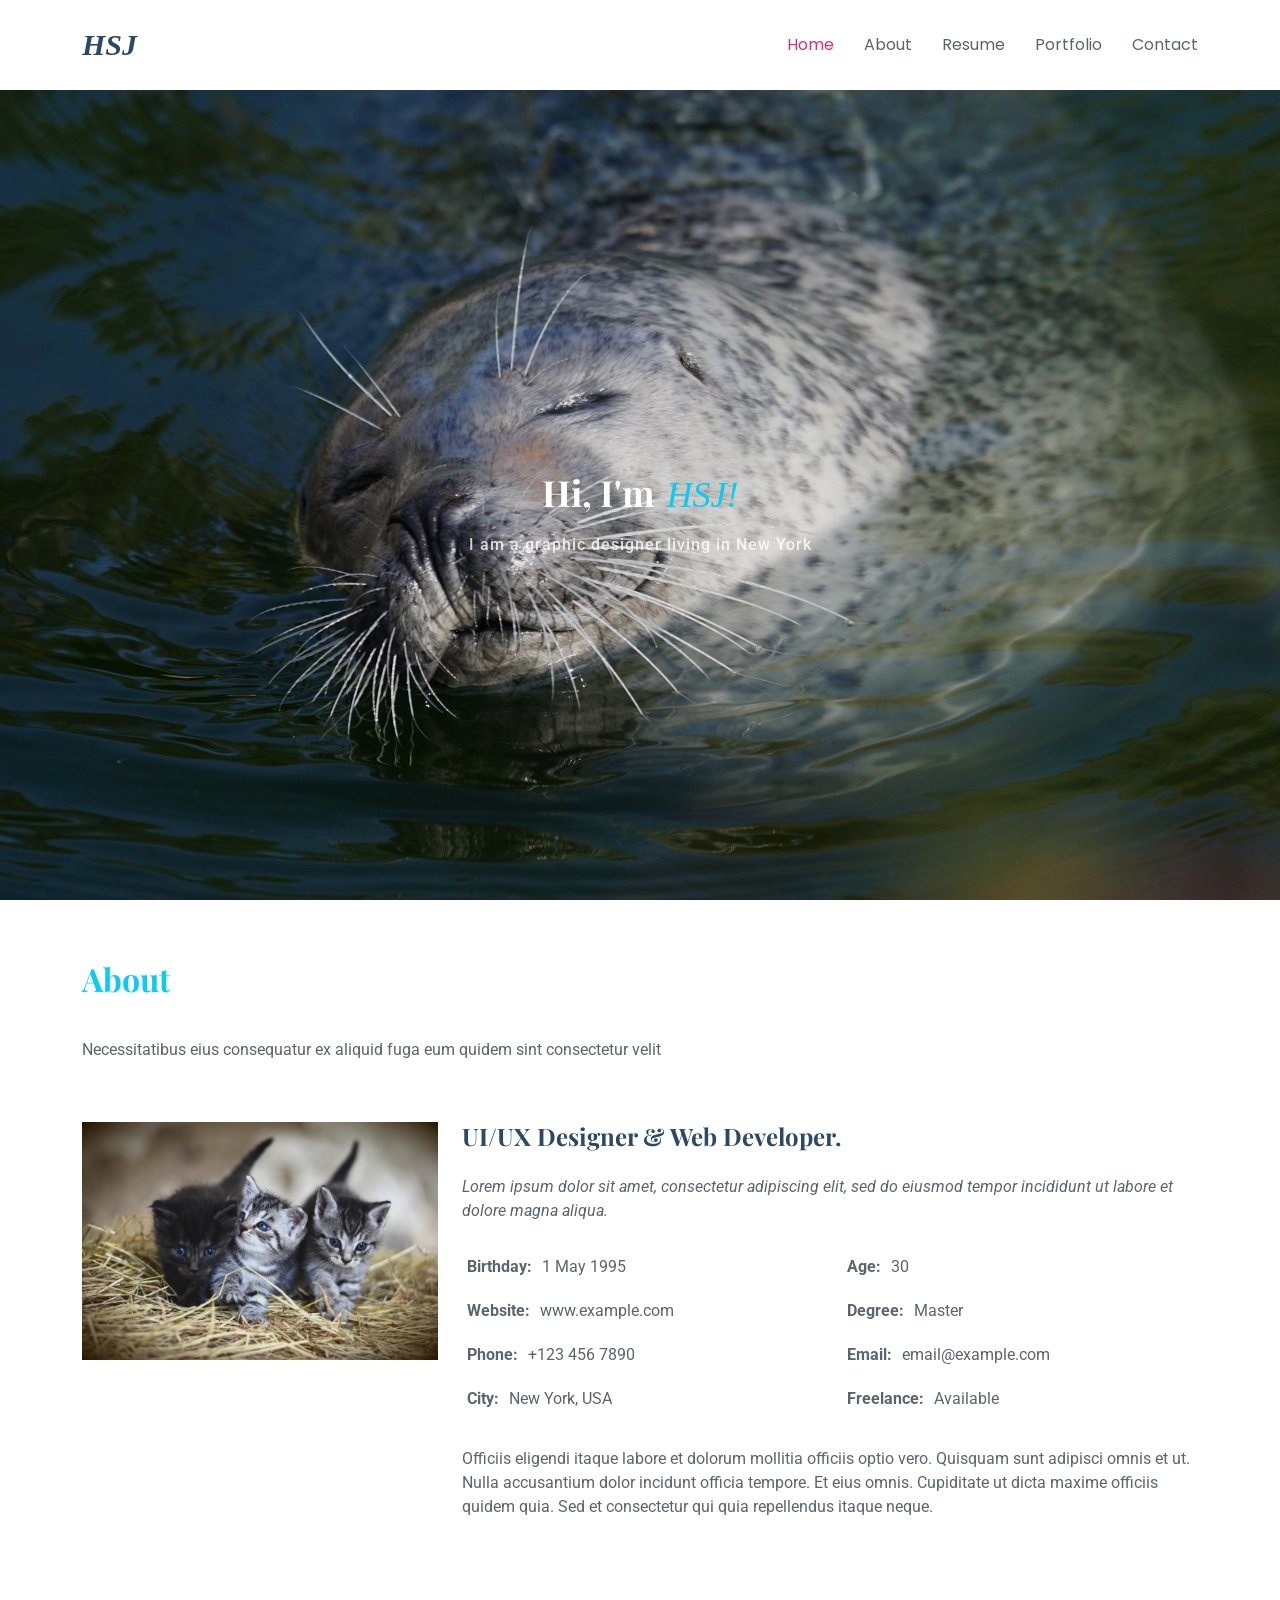
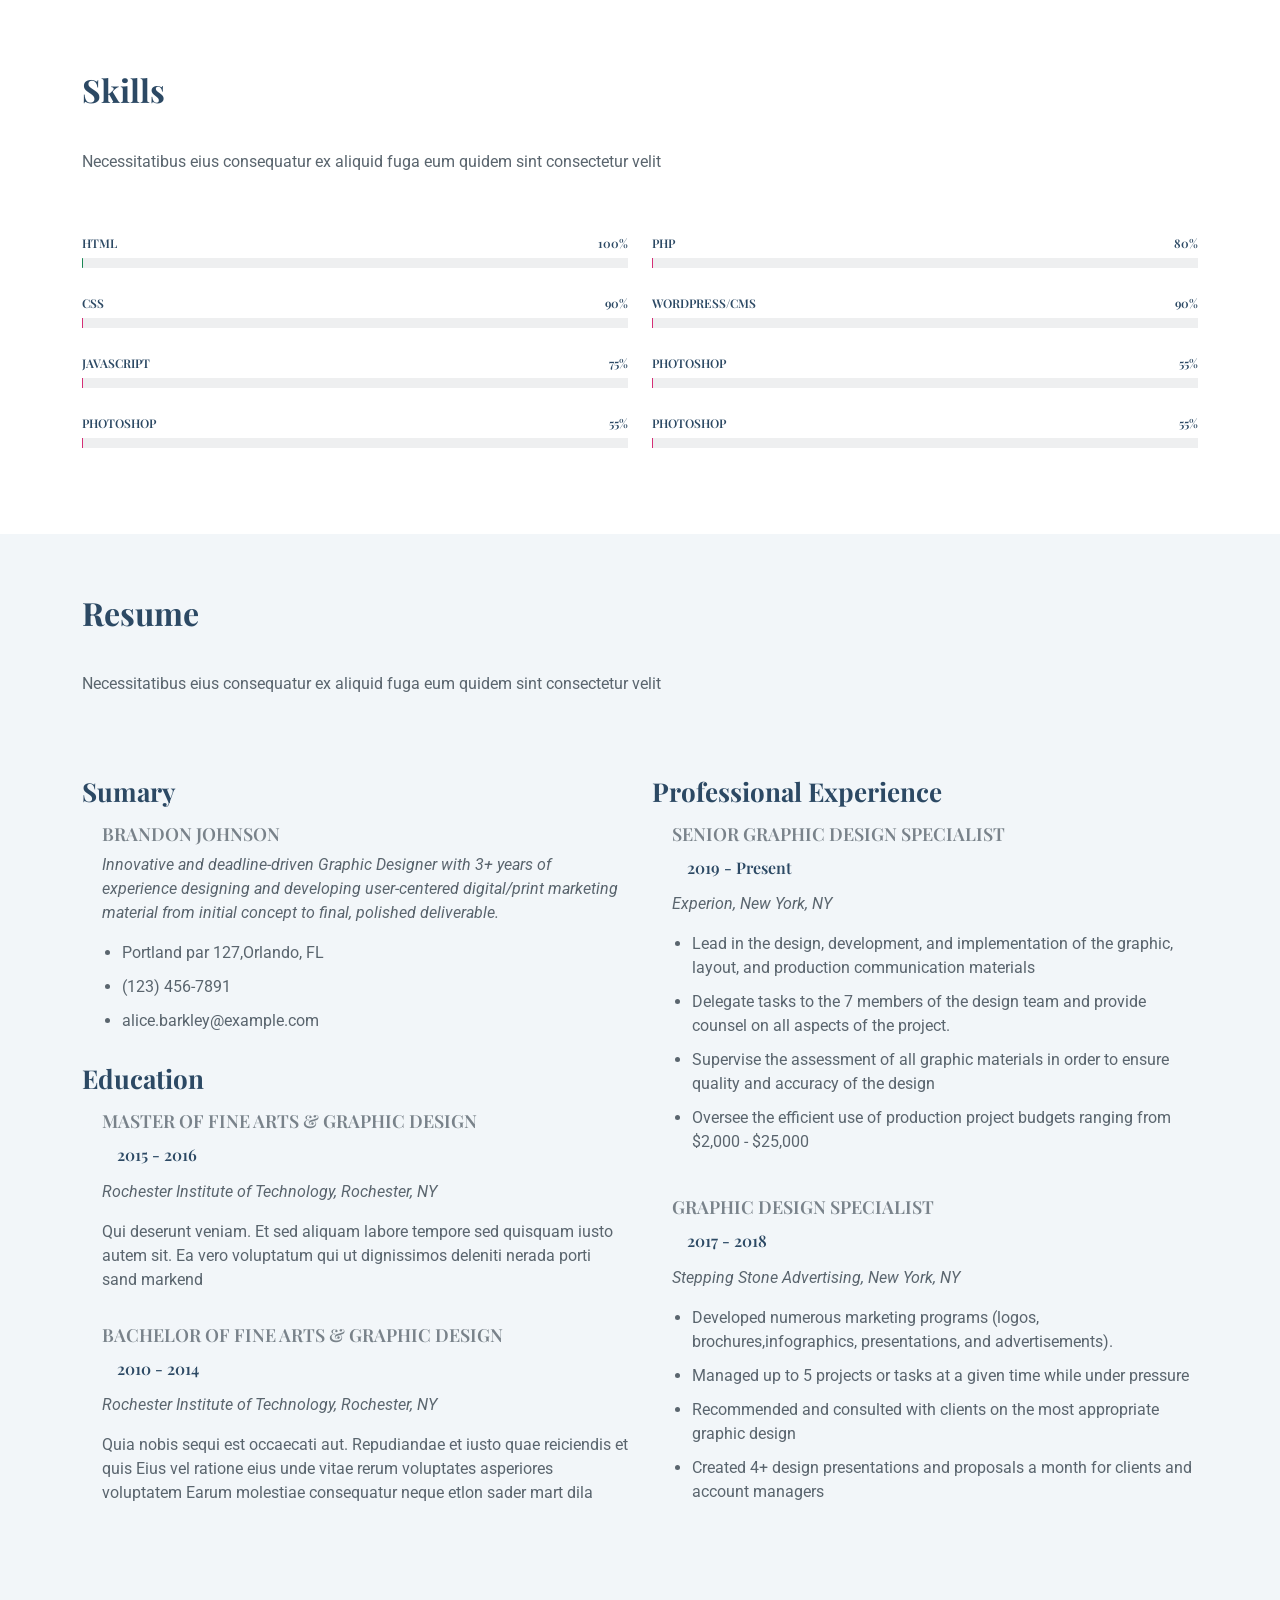
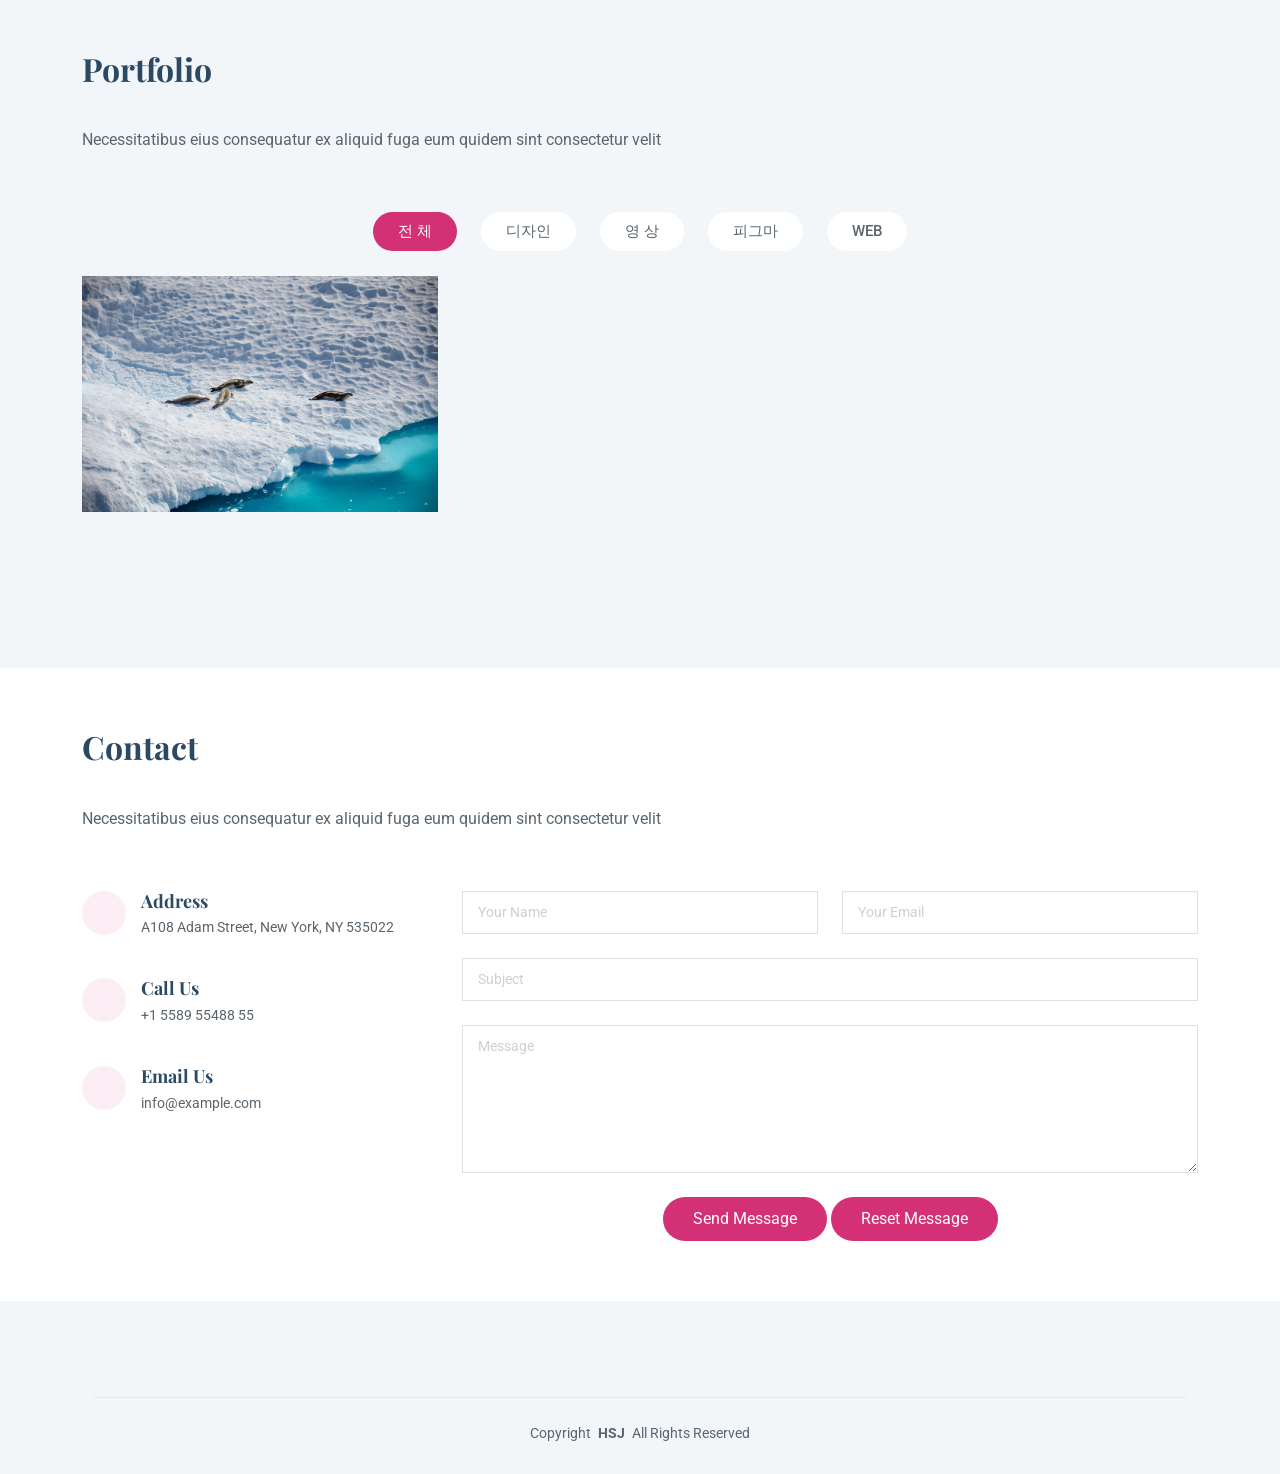
==== index.html @ d6ddcf48 "up 1007" ====
<!DOCTYPE html>
<html lang="ko">

<head>
  <meta charset="utf-8">
  <meta content="width=device-width, initial-scale=1.0" name="viewport">
  
  <title>HSJ의 Portfolio</title>
  <meta name="author" content="HSJ">
  <meta name="description" content="디자인 영상편집 포트폴리오">
  <meta name="keywords" content="포트폴리오, 영상, 디자인, html, css">
  <meta name="robots" content="noindex, nofollow">

  <!-- Favicons -->
  <link href="assets/img/davector-seal-10037631_1920.png" rel="icon">
  <link href="assets/img/davector-seal-10037631_1920.png" rel="apple-touch-icon">

  <!-- Fonts -->
  <link href="https://fonts.googleapis.com" rel="preconnect">
  <link href="https://fonts.gstatic.com" rel="preconnect" crossorigin>
  <link href="https://fonts.googleapis.com/css2?family=Roboto:ital,wght@0,100;0,300;0,400;0,500;0,700;0,900;1,100;1,300;1,400;1,500;1,700;1,900&family=Poppins:ital,wght@0,100;0,200;0,300;0,400;0,500;0,600;0,700;0,800;0,900;1,100;1,200;1,300;1,400;1,500;1,600;1,700;1,800;1,900&family=Playfair+Display:ital,wght@0,400;0,500;0,600;0,700;0,800;0,900;1,400;1,500;1,600;1,700;1,800;1,900&display=swap" rel="stylesheet">

  <!-- Vendor CSS Files -->
  <link href="assets/vendor/bootstrap/css/bootstrap.min.css" rel="stylesheet">
  <link href="assets/vendor/bootstrap-icons/bootstrap-icons.css" rel="stylesheet">
  <link href="assets/vendor/aos/aos.css" rel="stylesheet">
  <link href="assets/vendor/glightbox/css/glightbox.min.css" rel="stylesheet">
  <link href="assets/vendor/swiper/swiper-bundle.min.css" rel="stylesheet">

  <!-- Main CSS File -->
  <link href="assets/css/main.css" rel="stylesheet">


</head>

<body class="index-page">

  <header id="header" class="header d-flex align-items-center sticky-top">
    <div class="container-fluid container-xl position-relative d-flex align-items-center justify-content-between">

      <a href="index.html" class="logo d-flex align-items-center">
        <!-- Uncomment the line below if you also wish to use an image logo -->
        <!-- <img src="assets/img/logo.png" alt=""> -->
        <h1 class="sitename molle-regular-italic-hsj">HSJ</h1>
      </a>

      <nav id="navmenu" class="navmenu">
        <ul>
          <li><a href="#hero" class="active">Home</a></li>
          <li><a href="#about">About</a></li>
          <li><a href="#resume">Resume</a></li>
          <li><a href="#portfolio">Portfolio</a></li>
          
          
          <li><a href="#contact">Contact</a></li>
        </ul>
        <i class="mobile-nav-toggle d-xl-none bi bi-view-list"></i>
      </nav>

    </div>
  </header>

  <main class="main">

    <!-- Hero Section -->
    <section id="hero" class="hero section dark-background">

      <div class="container text-center" data-aos="fade-up" data-aos-delay="100">
        <h2>Hi, I'm <span class="ms-1 molle-regular-italic-hsj text-info">HSJ!</span></h2>
        <p>I am a graphic designer living in New York<br></p>
        <a href="#portfolio" class="btn-scroll" title="Scroll Down"><i class="bi bi-chevron-down"></i></a>
      </div>

    </section><!-- /Hero Section -->

    <!-- About Section -->
    <section id="about" class="about section">

      <!-- Section Title -->
      <div class="container section-title" data-aos="fade-up">
        <h2 class="molle-regular-hsj text-info">About</h2>
        <p>Necessitatibus eius consequatur ex aliquid fuga eum quidem sint consectetur velit</p>
      </div><!-- End Section Title -->

      <div class="container" data-aos="fade-up" data-aos-delay="100">

        <div class="row gy-4 justify-content-center">
          <div class="col-lg-4">
            <img src="assets/img/congerdesign-kittens-3535404_1920.jpg" class="img-fluid" alt="">
          </div>
          <div class="col-lg-8 content">
            <h2>UI/UX Designer &amp; Web Developer.</h2>
            <p class="fst-italic py-3">
              Lorem ipsum dolor sit amet, consectetur adipiscing elit, sed do eiusmod tempor incididunt ut labore et dolore
              magna aliqua.
            </p>
            <div class="row">
              <div class="col-lg-6">
                <ul>
                  <li><i class="bi bi-chevron-bar-right"></i> <strong>Birthday:</strong> <span>1 May 1995</span></li>
                  <li><i class="bi bi-chevron-right"></i> <strong>Website:</strong> <span>www.example.com</span></li>
                  <li><i class="bi bi-chevron-right"></i> <strong>Phone:</strong> <span>+123 456 7890</span></li>
                  <li><i class="bi bi-chevron-right"></i> <strong>City:</strong> <span>New York, USA</span></li>
                </ul>
              </div>
              <div class="col-lg-6">
                <ul>
                  <li><i class="bi bi-chevron-right"></i> <strong>Age:</strong> <span>30</span></li>
                  <li><i class="bi bi-chevron-right"></i> <strong>Degree:</strong> <span>Master</span></li>
                  <li><i class="bi bi-chevron-right"></i> <strong>Email:</strong> <span>email@example.com</span></li>
                  <li><i class="bi bi-chevron-right"></i> <strong>Freelance:</strong> <span>Available</span></li>
                </ul>
              </div>
            </div>
            <p class="py-3">
              Officiis eligendi itaque labore et dolorum mollitia officiis optio vero. Quisquam sunt adipisci omnis et ut. Nulla accusantium dolor incidunt officia tempore. Et eius omnis.
              Cupiditate ut dicta maxime officiis quidem quia. Sed et consectetur qui quia repellendus itaque neque.
            </p>
          </div>
        </div>

      </div>

    </section><!-- /About Section -->

    <!-- Skills Section -->
    <section id="skills" class="skills section">

      <!-- Section Title -->
      <div class="container section-title" data-aos="fade-up">
        <h2>Skills</h2>
        <p>Necessitatibus eius consequatur ex aliquid fuga eum quidem sint consectetur velit</p>
      </div><!-- End Section Title -->

      <div class="container" data-aos="fade-up" data-aos-delay="100">

        <div class="row skills-content skills-animation">

          <div class="col-lg-6">

            <div class="progress">
              <span class="skill"><span>HTML</span> <i class="val">100%</i></span>

              <div class="progress-bar-wrap">
                <div class="progress-bar bg-success progress-bar-striped progress-bar-animated" role="progressbar" aria-valuenow="90" aria-valuemin="0" aria-valuemax="100"></div>
              </div>
            </div><!-- End Skills Item -->




            <div class="progress">
              <span class="skill"><span>CSS</span> <i class="val">90%</i></span>
              <div class="progress-bar-wrap">
                <div class="progress-bar" role="progressbar" aria-valuenow="90" aria-valuemin="0" aria-valuemax="100"></div>
              </div>
            </div><!-- End Skills Item -->

            <div class="progress">
              <span class="skill"><span>JavaScript</span> <i class="val">75%</i></span>
              <div class="progress-bar-wrap">
                <div class="progress-bar" role="progressbar" aria-valuenow="75" aria-valuemin="0" aria-valuemax="100"></div>
              </div>
            </div><!-- End Skills Item -->

            <div class="progress">
              <span class="skill"><span>Photoshop</span> <i class="val">55%</i></span>
              <div class="progress-bar-wrap">
                <div class="progress-bar" role="progressbar" aria-valuenow="55" aria-valuemin="0" aria-valuemax="100"></div>
              </div>
            </div><!-- End Skills Item -->
          
          </div>

          <div class="col-lg-6">

            <div class="progress">
              <span class="skill"><span>PHP</span> <i class="val">80%</i></span>
              <div class="progress-bar-wrap">
                <div class="progress-bar" role="progressbar" aria-valuenow="80" aria-valuemin="0" aria-valuemax="100"></div>
              </div>
            </div><!-- End Skills Item -->

            <div class="progress">
              <span class="skill"><span>WordPress/CMS</span> <i class="val">90%</i></span>
              <div class="progress-bar-wrap">
                <div class="progress-bar" role="progressbar" aria-valuenow="90" aria-valuemin="0" aria-valuemax="100"></div>
              </div>
            </div><!-- End Skills Item -->

            <div class="progress">
              <span class="skill"><span>Photoshop</span> <i class="val">55%</i></span>
              <div class="progress-bar-wrap">
                <div class="progress-bar" role="progressbar" aria-valuenow="55" aria-valuemin="0" aria-valuemax="100"></div>
              </div>
            </div><!-- End Skills Item -->


            <div class="progress">
              <span class="skill"><span>Photoshop</span> <i class="val">55%</i></span>
              <div class="progress-bar-wrap">
                <div class="progress-bar" role="progressbar" aria-valuenow="55" aria-valuemin="0" aria-valuemax="100"></div>
              </div>
            </div><!-- End Skills Item -->

          </div>

        </div>

      </div>

    </section><!-- /Skills Section -->

    <!-- Resume Section -->
    <section id="resume" class="resume section light-background">

      <!-- Section Title -->
      <div class="container section-title" data-aos="fade-up">
        <h2>Resume</h2>
        <p>Necessitatibus eius consequatur ex aliquid fuga eum quidem sint consectetur velit</p>
      </div><!-- End Section Title -->

      <div class="container">

        <div class="row">

          <div class="col-lg-6" data-aos="fade-up" data-aos-delay="100">
            <h3 class="resume-title">Sumary</h3>

            <div class="resume-item pb-0">
              <h4>Brandon Johnson</h4>
              <p><em>Innovative and deadline-driven Graphic Designer with 3+ years of experience designing and developing user-centered digital/print marketing material from initial concept to final, polished deliverable.</em></p>
              <ul>
                <li>Portland par 127,Orlando, FL</li>
                <li>(123) 456-7891</li>
                <li>alice.barkley@example.com</li>
              </ul>
            </div><!-- Edn Resume Item -->

            <h3 class="resume-title">Education</h3>
            <div class="resume-item">
              <h4>Master of Fine Arts &amp; Graphic Design</h4>
              <h5>2015 - 2016</h5>
              <p><em>Rochester Institute of Technology, Rochester, NY</em></p>
              <p>Qui deserunt veniam. Et sed aliquam labore tempore sed quisquam iusto autem sit. Ea vero voluptatum qui ut dignissimos deleniti nerada porti sand markend</p>
            </div><!-- Edn Resume Item -->

            <div class="resume-item">
              <h4>Bachelor of Fine Arts &amp; Graphic Design</h4>
              <h5>2010 - 2014</h5>
              <p><em>Rochester Institute of Technology, Rochester, NY</em></p>
              <p>Quia nobis sequi est occaecati aut. Repudiandae et iusto quae reiciendis et quis Eius vel ratione eius unde vitae rerum voluptates asperiores voluptatem Earum molestiae consequatur neque etlon sader mart dila</p>
            </div><!-- Edn Resume Item -->

          </div>

          <div class="col-lg-6" data-aos="fade-up" data-aos-delay="200">
            <h3 class="resume-title">Professional Experience</h3>
            <div class="resume-item">
              <h4>Senior graphic design specialist</h4>
              <h5>2019 - Present</h5>
              <p><em>Experion, New York, NY </em></p>
              <ul>
                <li>Lead in the design, development, and implementation of the graphic, layout, and production communication materials</li>
                <li>Delegate tasks to the 7 members of the design team and provide counsel on all aspects of the project. </li>
                <li>Supervise the assessment of all graphic materials in order to ensure quality and accuracy of the design</li>
                <li>Oversee the efficient use of production project budgets ranging from $2,000 - $25,000</li>
              </ul>
            </div><!-- Edn Resume Item -->

            <div class="resume-item">
              <h4>Graphic design specialist</h4>
              <h5>2017 - 2018</h5>
              <p><em>Stepping Stone Advertising, New York, NY</em></p>
              <ul>
                <li>Developed numerous marketing programs (logos, brochures,infographics, presentations, and advertisements).</li>
                <li>Managed up to 5 projects or tasks at a given time while under pressure</li>
                <li>Recommended and consulted with clients on the most appropriate graphic design</li>
                <li>Created 4+ design presentations and proposals a month for clients and account managers</li>
              </ul>
            </div><!-- Edn Resume Item -->

          </div>

        </div>

      </div>

    </section><!-- /Resume Section -->

   

    <!-- Portfolio Section -->
    <section id="portfolio" class="portfolio section light-background">

      <!-- Section Title -->
      <div class="container section-title" data-aos="fade-up">
        <h2>Portfolio</h2>
        <p>Necessitatibus eius consequatur ex aliquid fuga eum quidem sint consectetur velit</p>
      </div><!-- End Section Title -->

      <div class="container">

        <div class="isotope-layout" data-default-filter="*" data-layout="masonry" data-sort="original-order">

          <ul class="portfolio-filters isotope-filters" data-aos="fade-up" data-aos-delay="100">
            <li data-filter="*" class="filter-active">전 체</li>
            <li data-filter=".filter-app">디자인</li>
            <li data-filter=".filter-product">영 상</li>
            <li data-filter=".filter-branding">피그마</li>
            <li data-filter=".filter-web">WEB</li>
          </ul><!-- End Portfolio Filters -->

          <div class="row gy-4 isotope-container" data-aos="fade-up" data-aos-delay="200">

            <div class="col-lg-4 col-md-6 portfolio-item isotope-item filter-web">
              <img src="assets/img/alkalenski-antarctica-8109879_1920.jpg" class="img-fluid" alt="">
              <div class="portfolio-info">
                <h4>디자인 1</h4>
                <p>하하하Lorem ipsum, dolor sit</p>
                <!-- <a href="assets/img/masonry-portfolio/masonry-portfolio-1.jpg" title="App 1" data-gallery="portfolio-gallery-app" class="glightbox preview-link"><i class="bi bi-zoom-in"></i></a> -->
                <a href="portfolio-details-1.html" title="More Details" class="details-link"><i class="bi bi-link-45deg"></i></a>
              </div>
            </div><!-- End Portfolio Item -->

            <div class="col-lg-4 col-md-6 portfolio-item isotope-item filter-product">
              <img src="assets/img/masonry-portfolio/masonry-portfolio-2.jpg" class="img-fluid" alt="">
              <div class="portfolio-info">
                <h4>영 상 1</h4>
                <p>Lorem ipsum, dolor sit</p>
                
                <a href="portfolio-details-2.html" title="More Details" class="details-link"><i class="bi bi-link-45deg"></i></a>
              </div>
            </div><!-- End Portfolio Item -->

            <div class="col-lg-4 col-md-6 portfolio-item isotope-item filter-branding">
              <img src="assets/img/masonry-portfolio/masonry-portfolio-3.jpg" class="img-fluid" alt="">
              <div class="portfolio-info">
                <h4>Branding 1</h4>
                <p>Lorem ipsum, dolor sit</p>
                <a href="assets/img/masonry-portfolio/masonry-portfolio-3.jpg" title="Branding 1" data-gallery="portfolio-gallery-branding" class="glightbox preview-link"><i class="bi bi-zoom-in"></i></a>
                <a href="portfolio-details.html" title="More Details" class="details-link"><i class="bi bi-link-45deg"></i></a>
              </div>
            </div><!-- End Portfolio Item -->

            <div class="col-lg-4 col-md-6 portfolio-item isotope-item filter-app">
              <img src="assets/img/masonry-portfolio/masonry-portfolio-4.jpg" class="img-fluid" alt="">
              <div class="portfolio-info">
                <h4>App 2</h4>
                <p>Lorem ipsum, dolor sit</p>
                <a href="assets/img/masonry-portfolio/masonry-portfolio-4.jpg" title="App 2" data-gallery="portfolio-gallery-app" class="glightbox preview-link"><i class="bi bi-zoom-in"></i></a>
                <a href="portfolio-details.html" title="More Details" class="details-link"><i class="bi bi-link-45deg"></i></a>
              </div>
            </div><!-- End Portfolio Item -->

            <div class="col-lg-4 col-md-6 portfolio-item isotope-item filter-product">
              <img src="assets/img/masonry-portfolio/masonry-portfolio-5.jpg" class="img-fluid" alt="">
              <div class="portfolio-info">
                <h4>영 상 2</h4>
                <p>Lorem ipsum, dolor sit</p>
                
                <a href="portfolio-details-3.html" title="More Details" class="details-link"><i class="bi bi-link-45deg"></i></a>
              </div>
            </div><!-- End Portfolio Item -->

            <div class="col-lg-4 col-md-6 portfolio-item isotope-item filter-branding">
              <img src="assets/img/masonry-portfolio/masonry-portfolio-6.jpg" class="img-fluid" alt="">
              <div class="portfolio-info">
                <h4>Branding 2</h4>
                <p>Lorem ipsum, dolor sit</p>
                <a href="assets/img/masonry-portfolio/masonry-portfolio-6.jpg" title="Branding 2" data-gallery="portfolio-gallery-branding" class="glightbox preview-link"><i class="bi bi-zoom-in"></i></a>
                <a href="portfolio-details.html" title="More Details" class="details-link"><i class="bi bi-link-45deg"></i></a>
              </div>
            </div><!-- End Portfolio Item -->

            <div class="col-lg-4 col-md-6 portfolio-item isotope-item filter-app">
              <img src="assets/img/masonry-portfolio/masonry-portfolio-7.jpg" class="img-fluid" alt="">
              <div class="portfolio-info">
                <h4>App 3</h4>
                <p>Lorem ipsum, dolor sit</p>
                <a href="assets/img/masonry-portfolio/masonry-portfolio-7.jpg" title="App 3" data-gallery="portfolio-gallery-app" class="glightbox preview-link"><i class="bi bi-zoom-in"></i></a>
                <a href="portfolio-details.html" title="More Details" class="details-link"><i class="bi bi-link-45deg"></i></a>
              </div>
            </div><!-- End Portfolio Item -->

            <div class="col-lg-4 col-md-6 portfolio-item isotope-item filter-product">
              <img src="assets/img/masonry-portfolio/masonry-portfolio-8.jpg" class="img-fluid" alt="">
              <div class="portfolio-info">
                <h4>Product 3</h4>
                <p>Lorem ipsum, dolor sit</p>
                <a href="assets/img/masonry-portfolio/masonry-portfolio-8.jpg" title="Product 3" data-gallery="portfolio-gallery-product" class="glightbox preview-link"><i class="bi bi-zoom-in"></i></a>
                <a href="portfolio-details.html" title="More Details" class="details-link"><i class="bi bi-link-45deg"></i></a>
              </div>
            </div><!-- End Portfolio Item -->

            <div class="col-lg-4 col-md-6 portfolio-item isotope-item filter-branding">
              <img src="assets/img/masonry-portfolio/masonry-portfolio-9.jpg" class="img-fluid" alt="">
              <div class="portfolio-info">
                <h4>Branding 3</h4>
                <p>Lorem ipsum, dolor sit</p>
                <a href="assets/img/masonry-portfolio/masonry-portfolio-9.jpg" title="Branding 2" data-gallery="portfolio-gallery-branding" class="glightbox preview-link"><i class="bi bi-zoom-in"></i></a>
                <a href="portfolio-details.html" title="More Details" class="details-link"><i class="bi bi-link-45deg"></i></a>
              </div>
            </div><!-- End Portfolio Item -->

          </div><!-- End Portfolio Container -->

        </div>

      </div>

    </section><!-- /Portfolio Section -->

  

    <!-- Contact Section -->
    <section id="contact" class="contact section">

      <!-- Section Title -->
      <div class="container section-title" data-aos="fade-up">
        <h2>Contact</h2>
        <p>Necessitatibus eius consequatur ex aliquid fuga eum quidem sint consectetur velit</p>
      </div><!-- End Section Title -->

      <div class="container" data-aos="fade" data-aos-delay="100">

        <div class="row gy-4">

          <div class="col-lg-4">
            <div class="info-item d-flex" data-aos="fade-up" data-aos-delay="200">
              <i class="bi bi-android2 flex-shrink-0"></i>
              <div>
                <h3>Address</h3>
                <p>A108 Adam Street, New York, NY 535022</p>
              </div>
            </div><!-- End Info Item -->

            <div class="info-item d-flex" data-aos="fade-up" data-aos-delay="300">
              <i class="bi bi-telephone flex-shrink-0"></i>
              <div>
                <h3>Call Us</h3>
                <p>+1 5589 55488 55</p>
              </div>
            </div><!-- End Info Item -->

            <div class="info-item d-flex" data-aos="fade-up" data-aos-delay="400">
              <i class="bi bi-envelope flex-shrink-0"></i>
              <div>
                <h3>Email Us</h3>
                <p>info@example.com</p>
              </div>
            </div><!-- End Info Item -->

          </div>

          <div class="col-lg-8">
            <form action="#" class="php-email-form" data-aos="fade-up" data-aos-delay="200">
              <div class="row gy-4">

                <div class="col-md-6">
                  <input type="text" name="name" class="form-control" placeholder="Your Name" required="">
                </div>

                <div class="col-md-6 ">
                  <input type="email" class="form-control" name="email" placeholder="Your Email" required="">
                </div>

                <div class="col-md-12">
                  <input type="text" class="form-control" name="subject" placeholder="Subject" required="">
                </div>

                <div class="col-md-12">
                  <textarea class="form-control" name="message" rows="6" placeholder="Message" required=""></textarea>
                </div>

                <div class="col-md-12 text-center">
                  

                  <button type="submit">Send Message</button>
                  <button type="reset">Reset Message</button>
                </div>

              </div>
            </form>
          </div><!-- End Contact Form -->

        </div>

      </div>

    </section><!-- /Contact Section -->

  </main>

  <footer id="footer" class="footer light-background">
    <div class="container">
      
      <div class="social-links d-flex justify-content-center">
        <a href=""><i class="bi bi-twitter-x"></i></a>
        <a href=""><i class="bi bi-facebook"></i></a>
        <a href=""><i class="bi bi-instagram"></i></a>
        <!-- <a href=""><i class="bi bi-skype"></i></a>
        <a href=""><i class="bi bi-linkedin"></i></a> -->
      </div>
      <div class="container">
        <div class="copyright">
          <span>Copyright</span> <strong class="px-1 sitename">HSJ</strong> <span>All Rights Reserved</span>
        </div>
        
      </div>
    </div>
  </footer>

  <!-- Scroll Top -->
  <a href="#" id="scroll-top" class="scroll-top d-flex align-items-center justify-content-center"><i class="bi bi-caret-up-fill"></i></a>

  <!-- Preloader -->
  <div id="preloader"></div>

  <!-- Vendor JS Files -->
  <script src="assets/vendor/bootstrap/js/bootstrap.bundle.min.js"></script>
  <script src="assets/vendor/php-email-form/validate.js"></script>
  <script src="assets/vendor/aos/aos.js"></script>
  <script src="assets/vendor/waypoints/noframework.waypoints.js"></script>
  <script src="assets/vendor/glightbox/js/glightbox.min.js"></script>
  <script src="assets/vendor/imagesloaded/imagesloaded.pkgd.min.js"></script>
  <script src="assets/vendor/isotope-layout/isotope.pkgd.min.js"></script>
  <script src="assets/vendor/swiper/swiper-bundle.min.js"></script>

  <!-- Main JS File -->
  <script src="assets/js/main.js"></script>

</body>

</html>
---- assets/css/main.css ----
@import url('https://fonts.googleapis.com/css2?family=Ballet:opsz@16..72&display=swap');

.ballet-hsj {
  font-family: "Ballet", cursive;
  font-optical-sizing: auto;
  font-weight: 400;
  font-style: normal;
}




@import url('https://fonts.googleapis.com/css2?family=Lovers+Quarrel&family=Molle:ital@1&display=swap');

.molle-regular-italic-hsj {
  font-family: "Molle", cursive;
  font-weight: 400;
  font-style: italic;
}





/* Fonts */
:root {
  --default-font: "Roboto",  system-ui, -apple-system, "Segoe UI", Roboto, "Helvetica Neue", Arial, "Noto Sans", "Liberation Sans", sans-serif, "Apple Color Emoji", "Segoe UI Emoji", "Segoe UI Symbol", "Noto Color Emoji";
  --heading-font: "Playfair Display",  sans-serif;
  --nav-font: "Poppins",  sans-serif;
}

/* Global Colors - The following color variables are used throughout the website. Updating them here will change the color scheme of the entire website */
:root { 
  --background-color: #ffffff; /* Background color for the entire website, including individual sections */
  --default-color: #5a656e; /* Default color used for the majority of the text content across the entire website */
  --heading-color: #2c4964; /* Color for headings, subheadings and title throughout the website */
  --accent-color-hsj: #b36bf6;
  --accent-color-hsj-2: #f8e476;
  --accent-color: #d43076; /* Accent color that represents your brand on the website. It's used for buttons, links, and other elements that need to stand out */
  --surface-color: #ffffff; /* The surface color is used as a background of boxed elements within sections, such as cards, icon boxes, or other elements that require a visual separation from the global background. */
  --contrast-color: #ffffff; /* Contrast color for text, ensuring readability against backgrounds of accent, heading, or default colors. */
}

/* Nav Menu Colors - The following color variables are used specifically for the navigation menu. They are separate from the global colors to allow for more customization options */
:root {
  --nav-color: #5a656e;  /* The default color of the main navmenu links */
  --nav-hover-color: #d43076; /* Applied to main navmenu links when they are hovered over or active */
  --nav-mobile-background-color: #ffffff; /* Used as the background color for mobile navigation menu */
  --nav-dropdown-background-color: #ffffff; /* Used as the background color for dropdown items that appear when hovering over primary navigation items */
  --nav-dropdown-color: #5a656e; /* Used for navigation links of the dropdown items in the navigation menu. */
  --nav-dropdown-hover-color: #d43076; /* Similar to --nav-hover-color, this color is applied to dropdown navigation links when they are hovered over. */
}

/* Color Presets - These classes override global colors when applied to any section or element, providing reuse of the sam color scheme. */

.light-background {
  --background-color: #f2f6f9;
  --surface-color: #ffffff;
}

.dark-background {
  --background-color: #060606;
  --default-color: #ffffff;
  --heading-color: #ffffff;
  --surface-color: #252525;
  --contrast-color: #ffffff;
}

/* Smooth scroll */
:root {
  scroll-behavior: smooth;
}

/*--------------------------------------------------------------
# General Styling & Shared Classes
--------------------------------------------------------------*/
body {
  color: var(--default-color);
  background-color: var(--background-color);
  font-family: var(--default-font);
}

a {
  color: var(--accent-color);
  text-decoration: none;
  transition: 0.3s;
}

a:hover {
  color: color-mix(in srgb, var(--accent-color), transparent 25%);
  text-decoration: none;
}

h1,
h2,
h3,
h4,
h5,
h6 {
  color: var(--heading-color);
  font-family: var(--heading-font);
}

/* PHP Email Form Messages
------------------------------*/
.php-email-form .error-message {
  display: none;
  background: #df1529;
  color: #ffffff;
  text-align: left;
  padding: 15px;
  margin-bottom: 24px;
  font-weight: 600;
}

.php-email-form .sent-message {
  display: none;
  color: #ffffff;
  background: #059652;
  text-align: center;
  padding: 15px;
  margin-bottom: 24px;
  font-weight: 600;
}

.php-email-form .loading {
  display: none;
  background: var(--surface-color);
  text-align: center;
  padding: 15px;
  margin-bottom: 24px;
}

.php-email-form .loading:before {
  content: "";
  display: inline-block;
  border-radius: 50%;
  width: 24px;
  height: 24px;
  margin: 0 10px -6px 0;
  border: 3px solid var(--accent-color);
  border-top-color: var(--surface-color);
  animation: php-email-form-loading 1s linear infinite;
}

@keyframes php-email-form-loading {
  0% {
    transform: rotate(0deg);
  }

  100% {
    transform: rotate(360deg);
  }
}

/*--------------------------------------------------------------
# Global Header
--------------------------------------------------------------*/
.header {
  color: var(--default-color);
  background-color: var(--background-color);
  padding: 15px 0;
  transition: all 0.5s;
  z-index: 997;
}

.header .logo {
  line-height: 1;
}

.header .logo img {
  max-height: 32px;
  margin-right: 8px;
}

.header .logo h1 {
  font-size: 30px;
  margin: 0;
  font-weight: 700;
  color: var(--heading-color);
}

.scrolled .header {
  box-shadow: 0px 0 18px rgba(0, 0, 0, 0.1);
}

/*--------------------------------------------------------------
# Navigation Menu
--------------------------------------------------------------*/
/* Navmenu - Desktop */
@media (min-width: 1200px) {
  .navmenu {
    padding: 0;
  }

  .navmenu ul {
    margin: 0;
    padding: 0;
    display: flex;
    list-style: none;
    align-items: center;
  }

  .navmenu li {
    position: relative;
  }

  .navmenu a,
  .navmenu a:focus {
    color: var(--nav-color);
    padding: 18px 15px;
    font-size: 16px;
    font-family: var(--nav-font);
    font-weight: 400;
    display: flex;
    align-items: center;
    justify-content: space-between;
    white-space: nowrap;
    transition: 0.3s;
  }

  .navmenu a i,
  .navmenu a:focus i {
    font-size: 12px;
    line-height: 0;
    margin-left: 5px;
    transition: 0.3s;
  }

  .navmenu li:last-child a {
    padding-right: 0;
  }

  .navmenu li:hover>a,
  .navmenu .active,
  .navmenu .active:focus {
    color: var(--nav-hover-color);
  }

  .navmenu .dropdown ul {
    margin: 0;
    padding: 10px 0;
    background: var(--nav-dropdown-background-color);
    display: block;
    position: absolute;
    visibility: hidden;
    left: 14px;
    top: 130%;
    opacity: 0;
    transition: 0.3s;
    border-radius: 4px;
    z-index: 99;
    box-shadow: 0px 0px 30px rgba(0, 0, 0, 0.1);
  }

  .navmenu .dropdown ul li {
    min-width: 200px;
  }

  .navmenu .dropdown ul a {
    padding: 10px 20px;
    font-size: 15px;
    text-transform: none;
    color: var(--nav-dropdown-color);
  }

  .navmenu .dropdown ul a i {
    font-size: 12px;
  }

  .navmenu .dropdown ul a:hover,
  .navmenu .dropdown ul .active:hover,
  .navmenu .dropdown ul li:hover>a {
    color: var(--nav-dropdown-hover-color);
  }

  .navmenu .dropdown:hover>ul {
    opacity: 1;
    top: 100%;
    visibility: visible;
  }

  .navmenu .dropdown .dropdown ul {
    top: 0;
    left: -90%;
    visibility: hidden;
  }

  .navmenu .dropdown .dropdown:hover>ul {
    opacity: 1;
    top: 0;
    left: -100%;
    visibility: visible;
  }
}

/* Navmenu - Mobile */
@media (max-width: 1199px) {
  .mobile-nav-toggle {
    color: var(--nav-color);
    font-size: 28px;
    line-height: 0;
    margin-right: 10px;
    cursor: pointer;
    transition: color 0.3s;
  }

  .navmenu {
    padding: 0;
    z-index: 9997;
  }

  .navmenu ul {
    display: none;
    list-style: none;
    position: absolute;
    inset: 60px 20px 20px 20px;
    padding: 10px 0;
    margin: 0;
    border-radius: 6px;
    background-color: var(--nav-mobile-background-color);
    overflow-y: auto;
    transition: 0.3s;
    z-index: 9998;
    box-shadow: 0px 0px 30px rgba(0, 0, 0, 0.1);
  }

  .navmenu a,
  .navmenu a:focus {
    color: var(--nav-dropdown-color);
    padding: 10px 20px;
    font-family: var(--nav-font);
    font-size: 17px;
    font-weight: 500;
    display: flex;
    align-items: center;
    justify-content: space-between;
    white-space: nowrap;
    transition: 0.3s;
  }

  .navmenu a i,
  .navmenu a:focus i {
    font-size: 12px;
    line-height: 0;
    margin-left: 5px;
    width: 30px;
    height: 30px;
    display: flex;
    align-items: center;
    justify-content: center;
    border-radius: 50%;
    transition: 0.3s;
    background-color: color-mix(in srgb, var(--accent-color), transparent 90%);
  }

  .navmenu a i:hover,
  .navmenu a:focus i:hover {
    background-color: var(--accent-color);
    color: var(--contrast-color);
  }

  .navmenu a:hover,
  .navmenu .active,
  .navmenu .active:focus {
    color: var(--nav-dropdown-hover-color);
  }

  .navmenu .active i,
  .navmenu .active:focus i {
    background-color: var(--accent-color);
    color: var(--contrast-color);
    transform: rotate(180deg);
  }

  .navmenu .dropdown ul {
    position: static;
    display: none;
    z-index: 99;
    padding: 10px 0;
    margin: 10px 20px;
    background-color: var(--nav-dropdown-background-color);
    border: 1px solid color-mix(in srgb, var(--default-color), transparent 90%);
    box-shadow: none;
    transition: all 0.5s ease-in-out;
  }

  .navmenu .dropdown ul ul {
    background-color: rgba(33, 37, 41, 0.1);
  }

  .navmenu .dropdown>.dropdown-active {
    display: block;
    background-color: rgba(33, 37, 41, 0.03);
  }

  .mobile-nav-active {
    overflow: hidden;
  }

  .mobile-nav-active .mobile-nav-toggle {
    color: #fff;
    position: absolute;
    font-size: 32px;
    top: 15px;
    right: 15px;
    margin-right: 0;
    z-index: 9999;
  }

  .mobile-nav-active .navmenu {
    position: fixed;
    overflow: hidden;
    inset: 0;
    background: rgba(33, 37, 41, 0.8);
    transition: 0.3s;
  }

  .mobile-nav-active .navmenu>ul {
    display: block;
  }
}

/*--------------------------------------------------------------
# Global Footer
--------------------------------------------------------------*/
.footer {
  color: var(--default-color);
  background-color: var(--background-color);
  font-size: 14px;
  text-align: center;
  padding: 30px 0;
  position: relative;
}

.footer h3 {
  font-size: 36px;
  font-weight: 700;
  position: relative;
  padding: 0;
  margin: 0 0 15px 0;
}

.footer p {
  font-size: 15;
  font-style: italic;
  padding: 0;
  margin: 0 0 30px 0;
}

.footer .social-links {
  margin: 0 0 30px 0;
}

.footer .social-links a {
  font-size: 16px;
  display: flex;
  align-items: center;
  justify-content: center;
  background: var(--accent-color-kim);
  color: var(--contrast-color);
  line-height: 1;
  margin: 0 4px;
  border-radius: 50%;
  text-align: center;
  width: 36px;
  height: 36px;
  transition: 0.3s;
}

.footer .social-links a:hover {
  background: color-mix(in srgb, var(--accent-color-kim), transparent 20%);
  text-decoration: none;
}

.footer .copyright {
  padding-top: 25px;
  border-top: 1px solid color-mix(in srgb, var(--default-color), transparent 90%);
}

.footer .credits {
  font-size: 13px;
  padding-top: 5px;
}

/*--------------------------------------------------------------
# Preloader
--------------------------------------------------------------*/
#preloader {
  position: fixed;
  inset: 0;
  z-index: 999999;
  overflow: hidden;
  background: var(--background-color);
  transition: all 0.6s ease-out;
}

#preloader:before {
  content: "";
  position: fixed;
  top: calc(50% - 30px);
  left: calc(50% - 30px);
  border: 6px solid #ffffff;
  border-color: var(--accent-color) transparent var(--accent-color) transparent;
  border-radius: 50%;
  width: 60px;
  height: 60px;
  animation: animate-preloader 1.5s linear infinite;
}

@keyframes animate-preloader {
  0% {
    transform: rotate(0deg);
  }

  100% {
    transform: rotate(360deg);
  }
}

/*--------------------------------------------------------------
# Scroll Top Button
--------------------------------------------------------------*/
.scroll-top {
  position: fixed;
  visibility: hidden;
  opacity: 0;
  right: 15px;
  bottom: 15px;
  z-index: 99999;
  background-color: var(--accent-color-kim);
  width: 40px;
  height: 40px;
  border-radius: 50%;
  transition: all 0.4s;
}

.scroll-top i {
  font-size: 24px;
  color: var(--contrast-color);
  line-height: 0;
}

.scroll-top:hover {
  background-color: color-mix(in srgb, var(--accent-color), transparent 20%);
  color: var(--contrast-color);
}

.scroll-top.active {
  visibility: visible;
  opacity: 1;
}

/*--------------------------------------------------------------
# Disable aos animation delay on mobile devices
--------------------------------------------------------------*/
@media screen and (max-width: 768px) {
  [data-aos-delay] {
    transition-delay: 0 !important;
  }
}

/*--------------------------------------------------------------
# Global Page Titles & Breadcrumbs
--------------------------------------------------------------*/
.page-title {
  color: var(--default-color);
  background-color: var(--background-color);
  padding: 25px 0;
  position: relative;
}

.page-title h1 {
  font-size: 24px;
  font-weight: 700;
}

.page-title .breadcrumbs ol {
  display: flex;
  flex-wrap: wrap;
  list-style: none;
  padding: 0;
  margin: 0;
  font-size: 14px;
  font-weight: 400;
}

.page-title .breadcrumbs ol li+li {
  padding-left: 10px;
}

.page-title .breadcrumbs ol li+li::before {
  content: "/";
  display: inline-block;
  padding-right: 10px;
  color: color-mix(in srgb, var(--default-color), transparent 70%);
}

/*--------------------------------------------------------------
# Global Sections
--------------------------------------------------------------*/
section,
.section {
  color: var(--default-color);
  background-color: var(--background-color);
  padding: 60px 0;
  scroll-margin-top: 90px;
  overflow: clip;
}

@media (max-width: 1199px) {

  section,
  .section {
    scroll-margin-top: 66px;
  }
}

/*--------------------------------------------------------------
# Global Section Titles
--------------------------------------------------------------*/
.section-title {
  padding-bottom: 60px;
  position: relative;
}

.section-title h2 {
  font-size: 32px;
  font-weight: 700;
  margin-bottom: 20px;
  padding-bottom: 20px;
  position: relative;
}

.section-title h2:after {
  content: "";
  position: absolute;
  display: block;
  width: 50px;
  height: 3px;
  background: var(--accent-color-kim-2);
  left: 0;
  right: 0;
  bottom: 0;
}

.section-title p {
  margin-bottom: 0;
}

/*--------------------------------------------------------------
# Hero Section
--------------------------------------------------------------*/
.hero {
  background: url(../img/pixel-mixer-animals-1009437_1920.jpg) top center no-repeat;
  background-size: cover;
  width: 100%;
  min-height: 90vh;
  position: relative;
  padding: 120px 0 60px 0;
  display: flex;
  align-items: center;
  justify-content: center;
}

.hero:before {
  content: "";
  background: color-mix(in srgb, var(--background-color), transparent 90%);
  position: absolute;
  inset: 0;
  z-index: 2;
}

.hero img {
  position: absolute;
  inset: 0;
  display: block;
  width: 100%;
  height: 100%;
  object-fit: cover;
  z-index: 1;
}

.hero .container {
  position: relative;
  z-index: 3;
}

.hero h2 {
  margin: 0;
  font-size: 36px;
  font-weight: 700;
  line-height: 56px;
}

.hero p {
  color: color-mix(in srgb, var(--default-color), transparent 20%);
  margin: 10px 0 0 0;
  font-size: 16px;
  font-weight: 500;
  letter-spacing: 1px;
}

@media (max-width: 640px) {
  .hero h1 {
    font-size: 30px;
    line-height: 36px;
  }
}

.hero .btn-scroll {
  transition: 0.4s;
  color: color-mix(in srgb, var(--default-color), transparent 60%);
  display: block;
  margin-top: 30px;
  animation: btn-up-down 1s ease-in-out infinite alternate-reverse both;
}

.hero .btn-scroll i {
  font-size: 48px;
}

.hero .btn-scroll:hover {
  color: var(--accent-color);
}

@keyframes btn-up-down {
  0% {
    transform: translateY(5px);
  }

  100% {
    transform: translateY(-5px);
  }
}

/*--------------------------------------------------------------
# About Section
--------------------------------------------------------------*/
.about .content h2 {
  font-weight: 700;
  font-size: 24px;
}

.about .content ul {
  list-style: none;
  padding: 0;
}

.about .content ul li {
  margin-bottom: 20px;
  display: flex;
  align-items: center;
}

.about .content ul strong {
  margin-right: 10px;
}

.about .content ul i {
  font-size: 16px;
  margin-right: 5px;
  color: var(--accent-color-kim-2);
  line-height: 0;
}

/*--------------------------------------------------------------
# Skills Section
--------------------------------------------------------------*/
.skills .progress {
  height: 60px;
  display: block;
  background: none;
  border-radius: 0;
}

.skills .progress .skill {
  color: var(--heading-color);
  padding: 0;
  margin: 0 0 6px 0;
  text-transform: uppercase;
  display: block;
  font-weight: 600;
  font-family: var(--heading-font);
}

.skills .progress .skill .val {
  float: right;
  font-style: normal;
}

.skills .progress-bar-wrap {
  background: color-mix(in srgb, var(--default-color), transparent 90%);
  height: 10px;
}

.skills .progress-bar {
  width: 1px;
  height: 10px;
  transition: 0.9s;
  background-color: var(--accent-color);
}

/*--------------------------------------------------------------
# Resume Section
--------------------------------------------------------------*/
.resume .resume-title {
  color: var(--heading-color);
  font-size: 26px;
  font-weight: 700;
  margin-top: 20px;
  margin-bottom: 20px;
}

.resume .resume-item {
  padding: 0 0 20px 20px;
  margin-top: -2px;
  border-left: 2px solid var(--accent-color-kim-2);
  position: relative;
}

.resume .resume-item h4 {
  line-height: 18px;
  font-size: 18px;
  font-weight: 600;
  text-transform: uppercase;
  color: color-mix(in srgb, var(--default-color), transparent 20%);
  margin-bottom: 10px;
}

.resume .resume-item h5 {
  font-size: 16px;
  padding: 5px 15px;
  display: inline-block;
  font-weight: 600;
  margin-bottom: 10px;
}

.resume .resume-item ul {
  padding-left: 20px;
}

.resume .resume-item ul li {
  padding-bottom: 10px;
}

.resume .resume-item:last-child {
  padding-bottom: 0;
}

.resume .resume-item::before {
  content: "";
  position: absolute;
  width: 16px;
  height: 16px;
  border-radius: 50px;
  left: -9px;
  top: 0;
  background: var(--background-color);
  border: 2px solid var(--accent-color-kim-2);
}

/*--------------------------------------------------------------
# Services Section
--------------------------------------------------------------*/
.services .service-item {
  background-color: var(--surface-color);
  box-shadow: 0px 0 25px 0 rgba(0, 0, 0, 0.1);
  padding: 50px 30px;
  transition: all 0.3s ease-in-out;
  height: 100%;
  position: relative;
  z-index: 1;
}

.services .service-item:before {
  content: "";
  position: absolute;
  background: var(--accent-color);
  inset: 100% 0 0 0;
  transition: all 0.3s;
  z-index: -1;
}

.services .service-item .icon {
  margin-bottom: 10px;
}

.services .service-item .icon i {
  color: var(--accent-color);
  font-size: 36px;
  transition: ease-in-out 0.3s;
}

.services .service-item h4 {
  font-weight: 700;
  margin-bottom: 15px;
  font-size: 20px;
}

.services .service-item h4 a {
  color: var(--heading-color);
  transition: ease-in-out 0.3s;
}

.services .service-item p {
  line-height: 24px;
  font-size: 14px;
  margin-bottom: 0;
  transition: ease-in-out 0.3s;
}

.services .service-item:hover h4 a,
.services .service-item:hover .icon i,
.services .service-item:hover p {
  color: var(--contrast-color);
}

.services .service-item:hover:before {
  background: var(--accent-color);
  inset: 0;
  border-radius: 0px;
}

/*--------------------------------------------------------------
# Portfolio Section
--------------------------------------------------------------*/
.portfolio .portfolio-filters {
  padding: 0;
  margin: 0 auto 20px auto;
  list-style: none;
  text-align: center;
}

.portfolio .portfolio-filters li {
  background-color: var(--surface-color);
  cursor: pointer;
  display: inline-block;
  padding: 12px 25px 12px 25px;
  margin: 0 10px;
  font-size: 15px;
  font-weight: 500;
  line-height: 1;
  margin-bottom: 5px;
  border-radius: 50px;
  transition: all 0.3s ease-in-out;
}

.portfolio .portfolio-filters li:hover,
.portfolio .portfolio-filters li.filter-active {
  color: var(--contrast-color);
  background-color: var(--accent-color);
}

.portfolio .portfolio-filters li:first-child {
  margin-left: 0;
}

.portfolio .portfolio-filters li:last-child {
  margin-right: 0;
}

@media (max-width: 575px) {
  .portfolio .portfolio-filters li {
    font-size: 14px;
    margin: 0 0 10px 0;
  }
}

.portfolio .portfolio-item {
  position: relative;
  overflow: hidden;
}

.portfolio .portfolio-item .portfolio-info {
  opacity: 0;
  position: absolute;
  left: 12px;
  right: 12px;
  bottom: -100%;
  z-index: 3;
  transition: all ease-in-out 0.5s;
  background: color-mix(in srgb, var(--surface-color), transparent 10%);
  padding: 15px;
}

.portfolio .portfolio-item .portfolio-info h4 {
  font-size: 18px;
  font-weight: 600;
  padding-right: 50px;
}

.portfolio .portfolio-item .portfolio-info p {
  color: color-mix(in srgb, var(--default-color), transparent 30%);
  font-size: 14px;
  margin-bottom: 0;
  padding-right: 50px;
}

.portfolio .portfolio-item .portfolio-info .preview-link,
.portfolio .portfolio-item .portfolio-info .details-link {
  position: absolute;
  right: 50px;
  font-size: 24px;
  top: calc(50% - 14px);
  color: color-mix(in srgb, var(--default-color), transparent 30%);
  transition: 0.3s;
  line-height: 0;
}

.portfolio .portfolio-item .portfolio-info .preview-link:hover,
.portfolio .portfolio-item .portfolio-info .details-link:hover {
  color: var(--accent-color);
}

.portfolio .portfolio-item .portfolio-info .details-link {
  right: 14px;
  font-size: 28px;
}

.portfolio .portfolio-item:hover .portfolio-info {
  opacity: 1;
  bottom: 0;
}

/*--------------------------------------------------------------
# Testimonials Section
--------------------------------------------------------------*/
.testimonials .testimonials-carousel,
.testimonials .testimonials-slider {
  overflow: hidden;
}

.testimonials .testimonial-item {
  box-sizing: content-box;
  min-height: 320px;
}

.testimonials .testimonial-item .testimonial-img {
  width: 90px;
  border-radius: 50%;
  margin: -40px 0 0 40px;
  position: relative;
  z-index: 2;
  border: 6px solid var(--background-color);
}

.testimonials .testimonial-item h3 {
  font-size: 18px;
  font-weight: bold;
  margin: 10px 0 5px 45px;
}

.testimonials .testimonial-item h4 {
  font-size: 14px;
  color: color-mix(in srgb, var(--default-color), transparent 20%);
  margin: 0 0 0 45px;
}

.testimonials .testimonial-item .quote-icon-left,
.testimonials .testimonial-item .quote-icon-right {
  color: color-mix(in srgb, var(--accent-color), transparent 50%);
  font-size: 26px;
  line-height: 0;
}

.testimonials .testimonial-item .quote-icon-left {
  display: inline-block;
  left: -5px;
  position: relative;
}

.testimonials .testimonial-item .quote-icon-right {
  display: inline-block;
  right: -5px;
  position: relative;
  top: 10px;
  transform: scale(-1, -1);
}

.testimonials .testimonial-item p {
  font-style: italic;
  margin: 0 15px 0 15px;
  padding: 20px 20px 60px 20px;
  background: color-mix(in srgb, var(--default-color), transparent 97%);
  position: relative;
  border-radius: 6px;
  position: relative;
  z-index: 1;
}

.testimonials .swiper-wrapper {
  height: auto;
}

.testimonials .swiper-pagination {
  margin-top: 20px;
  position: relative;
}

.testimonials .swiper-pagination .swiper-pagination-bullet {
  width: 12px;
  height: 12px;
  background-color: var(--background-color);
  opacity: 1;
  border: 1px solid var(--accent-color);
}

.testimonials .swiper-pagination .swiper-pagination-bullet-active {
  background-color: var(--accent-color);
}

/*--------------------------------------------------------------
# Contact Section
--------------------------------------------------------------*/
.contact .info-item+.info-item {
  margin-top: 40px;
}   

.contact .info-item i {
  color: var(--accent-color-kim-2);
  background: color-mix(in srgb, var(--accent-color), transparent 92%);
  font-size: 20px;
  width: 44px;
  height: 44px;
  display: flex;
  justify-content: center;
  align-items: center;
  border-radius: 50px;
  transition: all 0.3s ease-in-out;
  margin-right: 15px;
}

.contact .info-item h3 {
  padding: 0;
  font-size: 18px;
  font-weight: 700;
  margin-bottom: 5px;
}

.contact .info-item p {
  padding: 0;
  margin-bottom: 0;
  font-size: 14px;
}

.contact .info-item:hover i {
  background: var(--accent-color);
  color: var(--contrast-color);
}

.contact .php-email-form {
  height: 100%;
}

.contact .php-email-form input[type=text],
.contact .php-email-form input[type=email],
.contact .php-email-form textarea {
  font-size: 14px;
  padding: 10px 15px;
  box-shadow: none;
  border-radius: 0;
  color: var(--default-color);
  background-color: color-mix(in srgb, var(--background-color), transparent 50%);
  border-color: color-mix(in srgb, var(--default-color), transparent 80%);
}

.contact .php-email-form input[type=text]:focus,
.contact .php-email-form input[type=email]:focus,
.contact .php-email-form textarea:focus {
  border-color: var(--accent-color);
}

.contact .php-email-form input[type=text]::placeholder,
.contact .php-email-form input[type=email]::placeholder,
.contact .php-email-form textarea::placeholder {
  color: color-mix(in srgb, var(--default-color), transparent 70%);
}

.contact .php-email-form button[type=submit] {
  color: var(--contrast-color);
  background: var(--accent-color);
  border: 0;
  padding: 10px 30px;
  transition: 0.4s;
  border-radius: 50px;
}

.contact .php-email-form button[type=submit]:hover {
  background: color-mix(in srgb, var(--accent-color), transparent 25%);
}

.contact .php-email-form button[type=reset] {
  color: var(--contrast-color);
  background: var(--accent-color);
  border: 0;
  padding: 10px 30px;
  transition: 0.4s;
  border-radius: 50px;
}

.contact .php-email-form button[type=reset]:hover {
  background: color-mix(in srgb, var(--accent-color), transparent 25%);
}



/*--------------------------------------------------------------
# Portfolio Details Section
--------------------------------------------------------------*/
.portfolio-details .portfolio-details-slider img {
  width: 100%;
}

.portfolio-details .portfolio-details-slider .swiper-pagination {
  margin-top: 20px;
  position: relative;
}

.portfolio-details .portfolio-details-slider .swiper-pagination .swiper-pagination-bullet {
  width: 12px;
  height: 12px;
  background-color: color-mix(in srgb, var(--default-color), transparent 85%);
  opacity: 1;
}

.portfolio-details .portfolio-details-slider .swiper-pagination .swiper-pagination-bullet-active {
  background-color: var(--accent-color);
}

.portfolio-details .portfolio-info {
  background-color: var(--surface-color);
  padding: 30px;
  box-shadow: 0px 0 30px rgba(0, 0, 0, 0.1);
}

.portfolio-details .portfolio-info h3 {
  font-size: 22px;
  font-weight: 700;
  margin-bottom: 20px;
  padding-bottom: 20px;
  border-bottom: 1px solid color-mix(in srgb, var(--default-color), transparent 85%);
}

.portfolio-details .portfolio-info ul {
  list-style: none;
  padding: 0;
  font-size: 15px;
}

.portfolio-details .portfolio-info ul li+li {
  margin-top: 10px;
}

.portfolio-details .portfolio-description {
  padding-top: 30px;
}

.portfolio-details .portfolio-description h2 {
  font-size: 26px;
  font-weight: 700;
  margin-bottom: 20px;
}

.portfolio-details .portfolio-description p {
  padding: 0;
  color: color-mix(in srgb, var(--default-color), transparent 30%);
}

/*--------------------------------------------------------------
# Service Details Section
--------------------------------------------------------------*/
.service-details .services-list {
  background-color: var(--surface-color);
  padding: 10px 30px;
  border: 1px solid color-mix(in srgb, var(--default-color), transparent 90%);
  margin-bottom: 20px;
}

.service-details .services-list a {
  display: block;
  line-height: 1;
  padding: 8px 0 8px 15px;
  border-left: 3px solid color-mix(in srgb, var(--default-color), transparent 70%);
  margin: 20px 0;
  color: color-mix(in srgb, var(--default-color), transparent 20%);
  transition: 0.3s;
}

.service-details .services-list a.active {
  color: var(--heading-color);
  font-weight: 700;
  border-color: var(--accent-color);
}

.service-details .services-list a:hover {
  border-color: var(--accent-color);
}

.service-details .services-img {
  margin-bottom: 20px;
}

.service-details h3 {
  font-size: 26px;
  font-weight: 700;
}

.service-details h4 {
  font-size: 20px;
  font-weight: 700;
}

.service-details p {
  font-size: 15px;
}

.service-details ul {
  list-style: none;
  padding: 0;
  font-size: 15px;
}

.service-details ul li {
  padding: 5px 0;
  display: flex;
  align-items: center;
}

.service-details ul i {
  font-size: 20px;
  margin-right: 8px;
  color: var(--accent-color);
}

/*--------------------------------------------------------------
# Starter Section Section
--------------------------------------------------------------*/
.starter-section {
  /* Add your styles here */
}
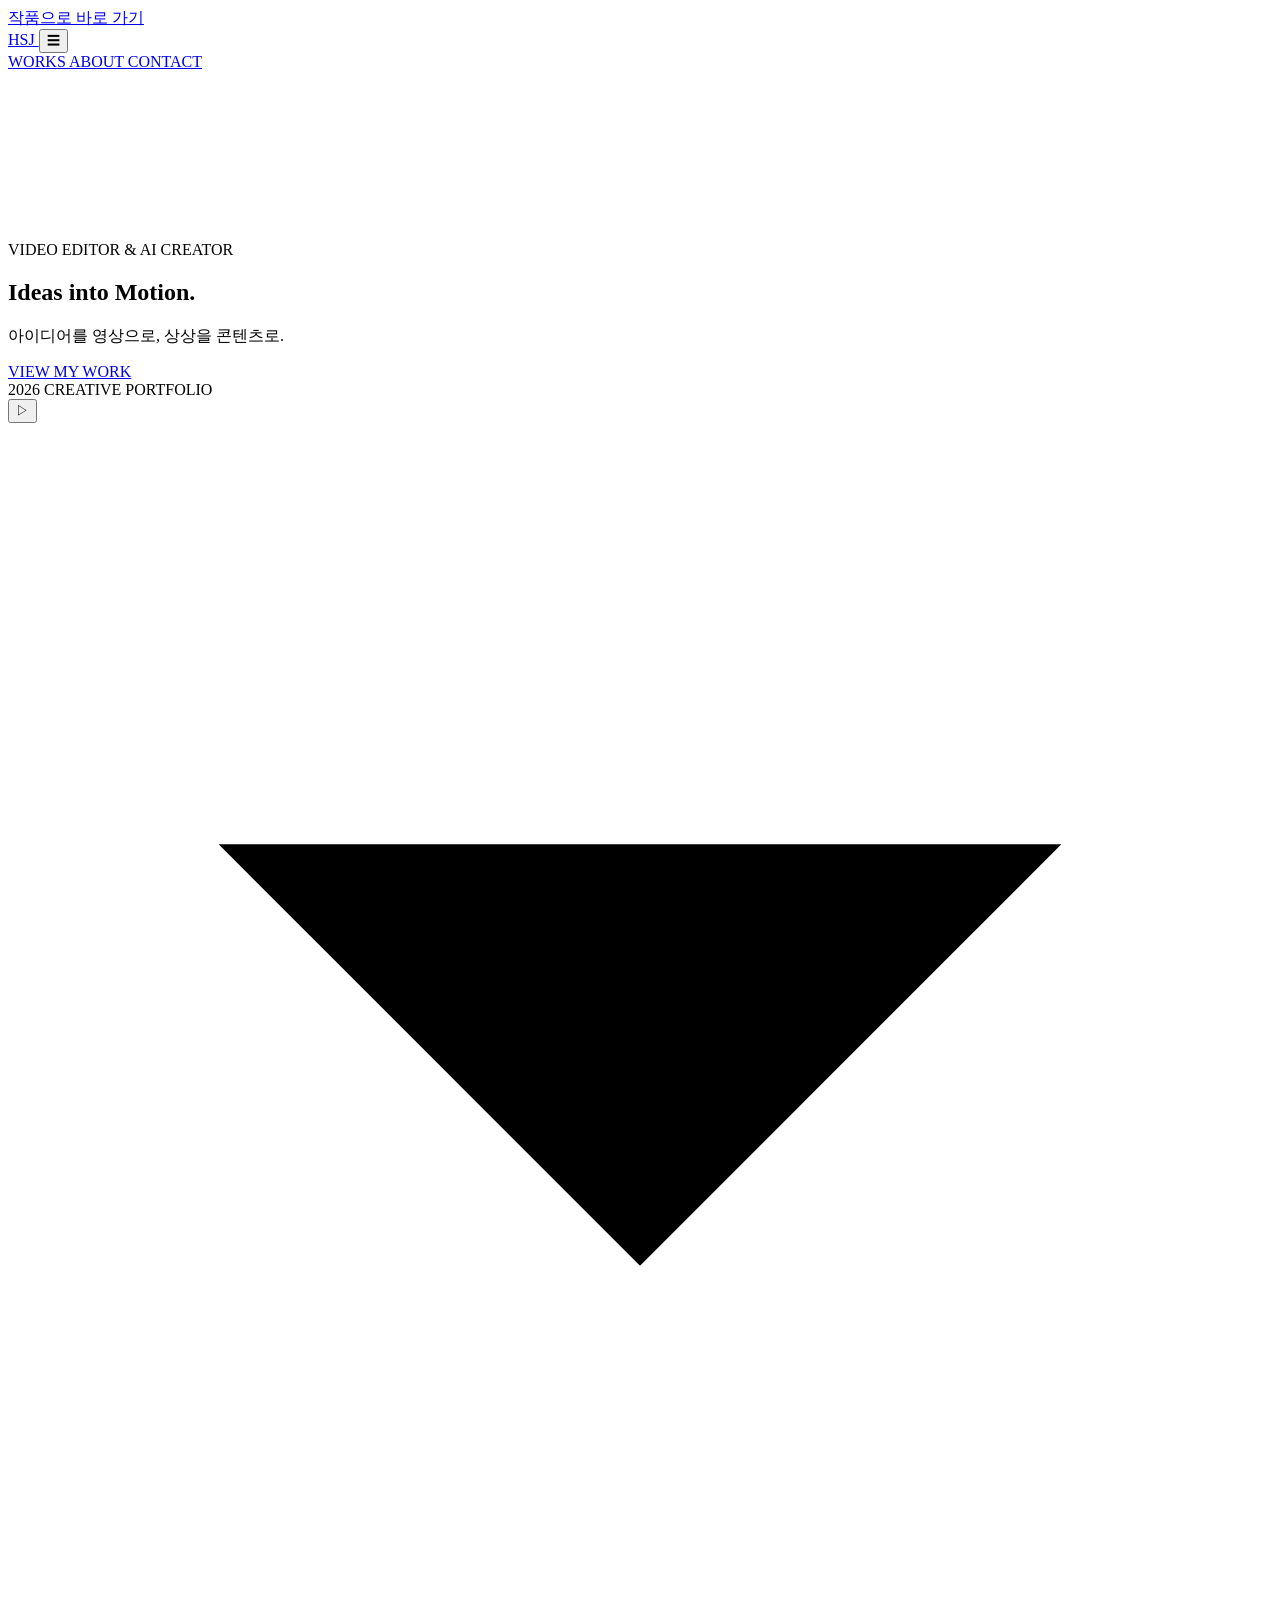
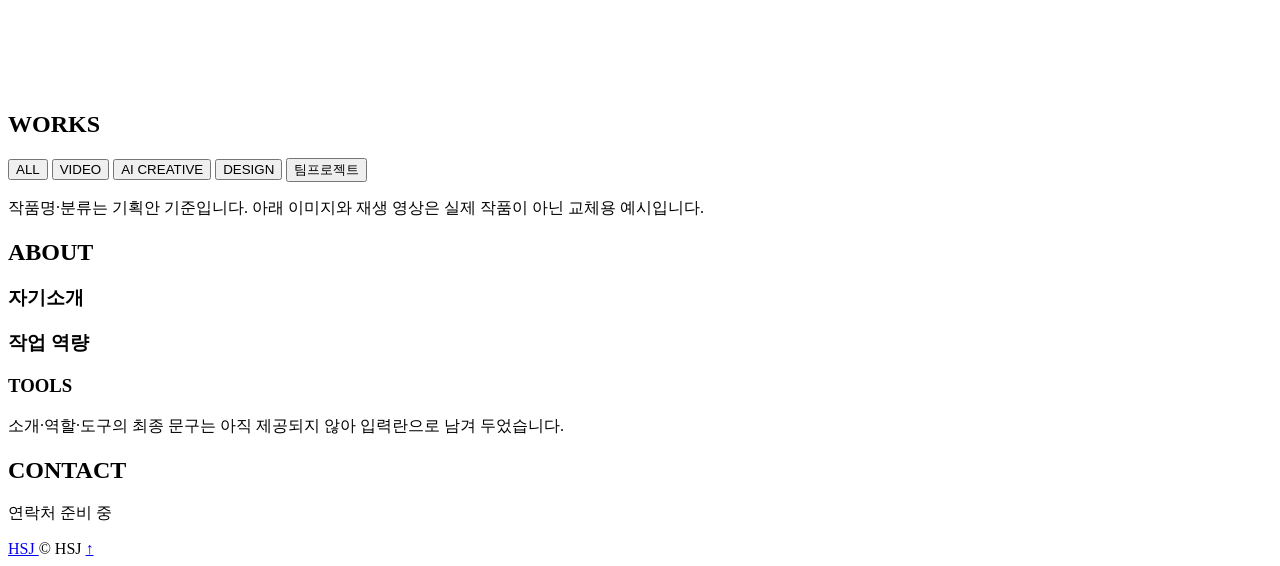
==== commit ce3c48ab: "Add files via upload" ====
--- a/index.html
+++ b/index.html
@@ -1,535 +1,220 @@
 <!DOCTYPE html>
 <html lang="ko">
+ <head>
+  <meta charset="utf-8"/>
+  <meta content="width=device-width,initial-scale=1" name="viewport"/>
+  <meta content="HSJ 영상편집 · AI 영상 제작 · 디자인 포트폴리오. 작품 미디어는 현재 교체용 예시입니다." name="description"/>
+  <title>
+   HSJ | Creative Portfolio
+  </title>
+  <link href="MY-PORTFOLIO-FILES/05-branding/favicon.svg" rel="icon"/>
+  <link href="vendor/bootstrap.min.css" rel="stylesheet"/>
+  <link href="css/style.css" rel="stylesheet"/>
+  <script defer="" src="vendor/bootstrap.bundle.min.js">
+  </script>
+  <script defer="" src="data/projects.js">
+  </script>
+  <script defer="" src="js/common.js">
+  </script>
+  <script defer="" src="js/main.js">
+  </script>
+ </head>
+ <body>
+  <a class="skip" href="#works">
+   작품으로 바로 가기
+  </a>
+  <header class="site-header" id="header">
+   <nav aria-label="주 메뉴" class="shell navbar navbar-expand-md">
+    <a aria-label="HSJ 처음으로" class="brand" href="#home">
+     HSJ
+    </a>
+    <button aria-controls="main-nav" aria-expanded="false" aria-label="메뉴 열기" class="navbar-toggler" data-bs-target="#main-nav" data-bs-toggle="collapse">
+     <span aria-hidden="true">
+      ☰
+     </span>
+    </button>
+    <div class="collapse navbar-collapse" id="main-nav">
+     <div class="nav-links ms-auto">
+      <a href="#works">
+       WORKS
+      </a>
+      <a href="#about">
+       ABOUT
+      </a>
+      <a href="#contact">
+       CONTACT
+      </a>
+     </div>
+    </div>
+   </nav>
+  </header>
+  <main>
+   <section aria-labelledby="hero-title" class="hero" id="home">
+    <img alt="" class="hero-media" src="MY-PORTFOLIO-FILES/04-home-video/fallback.jpg"/>
+    <video aria-hidden="true" class="hero-media" id="hero-video" loop="" muted="" playsinline="" poster="MY-PORTFOLIO-FILES/04-home-video/fallback.jpg" preload="metadata" tabindex="-1">
+     <source src="MY-PORTFOLIO-FILES/04-home-video/highlight-sample.mp4" type="video/mp4"/>
+    </video>
+    <div class="hero-shade">
+    </div>
+    <div class="shell hero-copy">
+     <p class="eyebrow">
+      VIDEO EDITOR &amp; AI CREATOR
+     </p>
+     <h1 id="hero-title">
+      Ideas into Motion.
+     </h1>
+     <p class="hero-subtitle">
+      아이디어를 영상으로, 상상을 콘텐츠로.
+     </p>
+     <a class="primary-button" href="#works">
+      VIEW MY WORK
+     </a>
+    </div>
+    <div class="shell hero-foot">
+     <span>
+      2026 CREATIVE PORTFOLIO
+     </span>
+     <div class="hero-controls">
+      <button aria-label="배경 영상 재생" aria-pressed="false" id="motion-toggle">
+       ▷
+      </button>
+      <a aria-label="작품으로 내려가기" href="#works">
+       <svg aria-hidden="true" viewbox="0 0 24 24">
+        <path d="m4 8 8 8 8-8">
+        </path>
+       </svg>
+      </a>
+     </div>
+    </div>
+   </section>
+   <section aria-labelledby="works-title" class="section shell" id="works">
+    <h2 id="works-title">
+     WORKS
+    </h2>
+    <div class="work-toolbar">
+     <div aria-label="작품 분류" class="filters" role="group">
+      <button aria-pressed="true" data-filter="all">
+       ALL
+      </button>
+      <button aria-pressed="false" data-filter="video">
+       VIDEO
+      </button>
+      <button aria-pressed="false" data-filter="ai">
+       AI CREATIVE
+      </button>
+      <button aria-pressed="false" data-filter="design">
+       DESIGN
+      </button>
+      <button aria-pressed="false" data-filter="team">
+       팀프로젝트
+      </button>
+     </div>
+     <span id="result-count" role="status">
+     </span>
+    </div>
+    <p class="sample-notice">
+     작품명·분류는 기획안 기준입니다. 아래 이미지와 재생 영상은 실제 작품이 아닌 교체용 예시입니다.
+    </p>
+    <div class="row g-4" id="project-grid">
+    </div>
+    <noscript>
+     작품 목록을 보려면 JavaScript를 켜주세요.
+    </noscript>
+    <nav aria-label="작품 페이지" class="pagination-nav" id="pagination">
+    </nav>
+   </section>
+   <section aria-labelledby="about-title" class="section alternate" id="about">
+    <div class="shell">
+     <h2 id="about-title">
+      ABOUT
+     </h2>
+     <div class="about-grid">
+      <div>
+       <h3>
+        자기소개
+       </h3>
+       <p id="about-text">
+       </p>
+      </div>
+      <div>
+       <h3>
+        작업 역량
+       </h3>
+       <ul id="capabilities">
+       </ul>
+      </div>
+      <div>
+       <h3>
+        TOOLS
+       </h3>
+       <p id="tools-text">
+       </p>
+      </div>
+     </div>
+     <p class="muted note">
+      소개·역할·도구의 최종 문구는 아직 제공되지 않아 입력란으로 남겨 두었습니다.
+     </p>
+    </div>
+   </section>
+   <section aria-labelledby="contact-title" class="section shell" id="contact">
+    <h2 id="contact-title">
+     CONTACT
+    </h2>
+    <div class="contact-links" id="contact-links">
+    </div>
+    <p class="muted" id="contact-note">
+     연락처 준비 중
+    </p>
+   </section>
+  </main>
+  <footer class="shell">
+   <a class="brand" href="#home">
+    HSJ
+   </a>
+   <span>
+    ©
+    <span data-year="">
+    </span>
+    HSJ
+   </span>
+   <a aria-label="맨 위로" href="#home">
+    ↑
+   </a>
+  </footer>
+  <dialog aria-labelledby="design-title" id="design-dialog">
+   <div class="dialog-head">
+    <h2 id="design-title">
+    </h2>
+    <button aria-label="디자인 팝업 닫기" id="dialog-close">
+     ×
+    </button>
+   </div>
+   <div class="viewer-wrap">
+    <div aria-label="디자인 이미지. 스크롤 또는 드래그하여 이동" id="design-viewport" tabindex="0">
+     <img alt="" draggable="false" id="design-image"/>
+    </div>
+    <div class="edge-zone edge-left">
+     <button aria-label="이전 이미지" id="slide-prev">
+      ‹
+     </button>
+    </div>
+    <div class="edge-zone edge-right">
+     <button aria-label="다음 이미지" id="slide-next">
+      ›
+     </button>
+    </div>
+   </div>
+   <div class="dialog-bottom">
+    <span id="slide-status" role="status">
+    </span>
+    <button aria-pressed="false" id="zoom-toggle">
+     확대
+    </button>
+    <span class="pan-hint">
+     좌우 스와이프 · 확대 후 드래그 · 세로 스크롤
+    </span>
+   </div>
+  </dialog>
+ </body>
+</html>
 
-<head>
-  <meta charset="utf-8">
-  <meta content="width=device-width, initial-scale=1.0" name="viewport">
-  
-  <title>HSJ의 Portfolio</title>
-  <meta name="author" content="HSJ">
-  <meta name="description" content="디자인 영상편집 포트폴리오">
-  <meta name="keywords" content="포트폴리오, 영상, 디자인, html, css">
-  <meta name="robots" content="noindex, nofollow">
-
-  <!-- Favicons -->
-  <link href="assets/img/davector-seal-10037631_1920.png" rel="icon">
-  <link href="assets/img/davector-seal-10037631_1920.png" rel="apple-touch-icon">
-
-  <!-- Fonts -->
-  <link href="https://fonts.googleapis.com" rel="preconnect">
-  <link href="https://fonts.gstatic.com" rel="preconnect" crossorigin>
-  <link href="https://fonts.googleapis.com/css2?family=Roboto:ital,wght@0,100;0,300;0,400;0,500;0,700;0,900;1,100;1,300;1,400;1,500;1,700;1,900&family=Poppins:ital,wght@0,100;0,200;0,300;0,400;0,500;0,600;0,700;0,800;0,900;1,100;1,200;1,300;1,400;1,500;1,600;1,700;1,800;1,900&family=Playfair+Display:ital,wght@0,400;0,500;0,600;0,700;0,800;0,900;1,400;1,500;1,600;1,700;1,800;1,900&display=swap" rel="stylesheet">
-
-  <!-- Vendor CSS Files -->
-  <link href="assets/vendor/bootstrap/css/bootstrap.min.css" rel="stylesheet">
-  <link href="assets/vendor/bootstrap-icons/bootstrap-icons.css" rel="stylesheet">
-  <link href="assets/vendor/aos/aos.css" rel="stylesheet">
-  <link href="assets/vendor/glightbox/css/glightbox.min.css" rel="stylesheet">
-  <link href="assets/vendor/swiper/swiper-bundle.min.css" rel="stylesheet">
-
-  <!-- Main CSS File -->
-  <link href="assets/css/main.css" rel="stylesheet">
-
-
-</head>
-
-<body class="index-page">
-
-  <header id="header" class="header d-flex align-items-center sticky-top">
-    <div class="container-fluid container-xl position-relative d-flex align-items-center justify-content-between">
-
-      <a href="index.html" class="logo d-flex align-items-center">
-        <!-- Uncomment the line below if you also wish to use an image logo -->
-        <!-- <img src="assets/img/logo.png" alt=""> -->
-        <h1 class="sitename molle-regular-italic-hsj">HSJ</h1>
-      </a>
-
-      <nav id="navmenu" class="navmenu">
-        <ul>
-          <li><a href="#hero" class="active">Home</a></li>
-          <li><a href="#about">About</a></li>
-          <li><a href="#resume">Resume</a></li>
-          <li><a href="#portfolio">Portfolio</a></li>
-          
-          
-          <li><a href="#contact">Contact</a></li>
-        </ul>
-        <i class="mobile-nav-toggle d-xl-none bi bi-view-list"></i>
-      </nav>
-
-    </div>
-  </header>
-
-  <main class="main">
-
-    <!-- Hero Section -->
-    <section id="hero" class="hero section dark-background">
-
-      <div class="container text-center" data-aos="fade-up" data-aos-delay="100">
-        <h2>Hi, I'm <span class="ms-1 molle-regular-italic-hsj text-info">HSJ!</span></h2>
-        <p>I am a graphic designer living in New York<br></p>
-        <a href="#portfolio" class="btn-scroll" title="Scroll Down"><i class="bi bi-chevron-down"></i></a>
-      </div>
-
-    </section><!-- /Hero Section -->
-
-    <!-- About Section -->
-    <section id="about" class="about section">
-
-      <!-- Section Title -->
-      <div class="container section-title" data-aos="fade-up">
-        <h2 class="molle-regular-hsj text-info">About</h2>
-        <p>Necessitatibus eius consequatur ex aliquid fuga eum quidem sint consectetur velit</p>
-      </div><!-- End Section Title -->
-
-      <div class="container" data-aos="fade-up" data-aos-delay="100">
-
-        <div class="row gy-4 justify-content-center">
-          <div class="col-lg-4">
-            <img src="assets/img/congerdesign-kittens-3535404_1920.jpg" class="img-fluid" alt="">
-          </div>
-          <div class="col-lg-8 content">
-            <h2>UI/UX Designer &amp; Web Developer.</h2>
-            <p class="fst-italic py-3">
-              Lorem ipsum dolor sit amet, consectetur adipiscing elit, sed do eiusmod tempor incididunt ut labore et dolore
-              magna aliqua.
-            </p>
-            <div class="row">
-              <div class="col-lg-6">
-                <ul>
-                  <li><i class="bi bi-chevron-bar-right"></i> <strong>Birthday:</strong> <span>1 May 1995</span></li>
-                  <li><i class="bi bi-chevron-right"></i> <strong>Website:</strong> <span>www.example.com</span></li>
-                  <li><i class="bi bi-chevron-right"></i> <strong>Phone:</strong> <span>+123 456 7890</span></li>
-                  <li><i class="bi bi-chevron-right"></i> <strong>City:</strong> <span>New York, USA</span></li>
-                </ul>
-              </div>
-              <div class="col-lg-6">
-                <ul>
-                  <li><i class="bi bi-chevron-right"></i> <strong>Age:</strong> <span>30</span></li>
-                  <li><i class="bi bi-chevron-right"></i> <strong>Degree:</strong> <span>Master</span></li>
-                  <li><i class="bi bi-chevron-right"></i> <strong>Email:</strong> <span>email@example.com</span></li>
-                  <li><i class="bi bi-chevron-right"></i> <strong>Freelance:</strong> <span>Available</span></li>
-                </ul>
-              </div>
-            </div>
-            <p class="py-3">
-              Officiis eligendi itaque labore et dolorum mollitia officiis optio vero. Quisquam sunt adipisci omnis et ut. Nulla accusantium dolor incidunt officia tempore. Et eius omnis.
-              Cupiditate ut dicta maxime officiis quidem quia. Sed et consectetur qui quia repellendus itaque neque.
-            </p>
-          </div>
-        </div>
-
-      </div>
-
-    </section><!-- /About Section -->
-
-    <!-- Skills Section -->
-    <section id="skills" class="skills section">
-
-      <!-- Section Title -->
-      <div class="container section-title" data-aos="fade-up">
-        <h2>Skills</h2>
-        <p>Necessitatibus eius consequatur ex aliquid fuga eum quidem sint consectetur velit</p>
-      </div><!-- End Section Title -->
-
-      <div class="container" data-aos="fade-up" data-aos-delay="100">
-
-        <div class="row skills-content skills-animation">
-
-          <div class="col-lg-6">
-
-            <div class="progress">
-              <span class="skill"><span>HTML</span> <i class="val">100%</i></span>
-
-              <div class="progress-bar-wrap">
-                <div class="progress-bar bg-success progress-bar-striped progress-bar-animated" role="progressbar" aria-valuenow="90" aria-valuemin="0" aria-valuemax="100"></div>
-              </div>
-            </div><!-- End Skills Item -->
-
-
-
-
-            <div class="progress">
-              <span class="skill"><span>CSS</span> <i class="val">90%</i></span>
-              <div class="progress-bar-wrap">
-                <div class="progress-bar" role="progressbar" aria-valuenow="90" aria-valuemin="0" aria-valuemax="100"></div>
-              </div>
-            </div><!-- End Skills Item -->
-
-            <div class="progress">
-              <span class="skill"><span>JavaScript</span> <i class="val">75%</i></span>
-              <div class="progress-bar-wrap">
-                <div class="progress-bar" role="progressbar" aria-valuenow="75" aria-valuemin="0" aria-valuemax="100"></div>
-              </div>
-            </div><!-- End Skills Item -->
-
-            <div class="progress">
-              <span class="skill"><span>Photoshop</span> <i class="val">55%</i></span>
-              <div class="progress-bar-wrap">
-                <div class="progress-bar" role="progressbar" aria-valuenow="55" aria-valuemin="0" aria-valuemax="100"></div>
-              </div>
-            </div><!-- End Skills Item -->
-          
-          </div>
-
-          <div class="col-lg-6">
-
-            <div class="progress">
-              <span class="skill"><span>PHP</span> <i class="val">80%</i></span>
-              <div class="progress-bar-wrap">
-                <div class="progress-bar" role="progressbar" aria-valuenow="80" aria-valuemin="0" aria-valuemax="100"></div>
-              </div>
-            </div><!-- End Skills Item -->
-
-            <div class="progress">
-              <span class="skill"><span>WordPress/CMS</span> <i class="val">90%</i></span>
-              <div class="progress-bar-wrap">
-                <div class="progress-bar" role="progressbar" aria-valuenow="90" aria-valuemin="0" aria-valuemax="100"></div>
-              </div>
-            </div><!-- End Skills Item -->
-
-            <div class="progress">
-              <span class="skill"><span>Photoshop</span> <i class="val">55%</i></span>
-              <div class="progress-bar-wrap">
-                <div class="progress-bar" role="progressbar" aria-valuenow="55" aria-valuemin="0" aria-valuemax="100"></div>
-              </div>
-            </div><!-- End Skills Item -->
-
-
-            <div class="progress">
-              <span class="skill"><span>Photoshop</span> <i class="val">55%</i></span>
-              <div class="progress-bar-wrap">
-                <div class="progress-bar" role="progressbar" aria-valuenow="55" aria-valuemin="0" aria-valuemax="100"></div>
-              </div>
-            </div><!-- End Skills Item -->
-
-          </div>
-
-        </div>
-
-      </div>
-
-    </section><!-- /Skills Section -->
-
-    <!-- Resume Section -->
-    <section id="resume" class="resume section light-background">
-
-      <!-- Section Title -->
-      <div class="container section-title" data-aos="fade-up">
-        <h2>Resume</h2>
-        <p>Necessitatibus eius consequatur ex aliquid fuga eum quidem sint consectetur velit</p>
-      </div><!-- End Section Title -->
-
-      <div class="container">
-
-        <div class="row">
-
-          <div class="col-lg-6" data-aos="fade-up" data-aos-delay="100">
-            <h3 class="resume-title">Sumary</h3>
-
-            <div class="resume-item pb-0">
-              <h4>Brandon Johnson</h4>
-              <p><em>Innovative and deadline-driven Graphic Designer with 3+ years of experience designing and developing user-centered digital/print marketing material from initial concept to final, polished deliverable.</em></p>
-              <ul>
-                <li>Portland par 127,Orlando, FL</li>
-                <li>(123) 456-7891</li>
-                <li>alice.barkley@example.com</li>
-              </ul>
-            </div><!-- Edn Resume Item -->
-
-            <h3 class="resume-title">Education</h3>
-            <div class="resume-item">
-              <h4>Master of Fine Arts &amp; Graphic Design</h4>
-              <h5>2015 - 2016</h5>
-              <p><em>Rochester Institute of Technology, Rochester, NY</em></p>
-              <p>Qui deserunt veniam. Et sed aliquam labore tempore sed quisquam iusto autem sit. Ea vero voluptatum qui ut dignissimos deleniti nerada porti sand markend</p>
-            </div><!-- Edn Resume Item -->
-
-            <div class="resume-item">
-              <h4>Bachelor of Fine Arts &amp; Graphic Design</h4>
-              <h5>2010 - 2014</h5>
-              <p><em>Rochester Institute of Technology, Rochester, NY</em></p>
-              <p>Quia nobis sequi est occaecati aut. Repudiandae et iusto quae reiciendis et quis Eius vel ratione eius unde vitae rerum voluptates asperiores voluptatem Earum molestiae consequatur neque etlon sader mart dila</p>
-            </div><!-- Edn Resume Item -->
-
-          </div>
-
-          <div class="col-lg-6" data-aos="fade-up" data-aos-delay="200">
-            <h3 class="resume-title">Professional Experience</h3>
-            <div class="resume-item">
-              <h4>Senior graphic design specialist</h4>
-              <h5>2019 - Present</h5>
-              <p><em>Experion, New York, NY </em></p>
-              <ul>
-                <li>Lead in the design, development, and implementation of the graphic, layout, and production communication materials</li>
-                <li>Delegate tasks to the 7 members of the design team and provide counsel on all aspects of the project. </li>
-                <li>Supervise the assessment of all graphic materials in order to ensure quality and accuracy of the design</li>
-                <li>Oversee the efficient use of production project budgets ranging from $2,000 - $25,000</li>
-              </ul>
-            </div><!-- Edn Resume Item -->
-
-            <div class="resume-item">
-              <h4>Graphic design specialist</h4>
-              <h5>2017 - 2018</h5>
-              <p><em>Stepping Stone Advertising, New York, NY</em></p>
-              <ul>
-                <li>Developed numerous marketing programs (logos, brochures,infographics, presentations, and advertisements).</li>
-                <li>Managed up to 5 projects or tasks at a given time while under pressure</li>
-                <li>Recommended and consulted with clients on the most appropriate graphic design</li>
-                <li>Created 4+ design presentations and proposals a month for clients and account managers</li>
-              </ul>
-            </div><!-- Edn Resume Item -->
-
-          </div>
-
-        </div>
-
-      </div>
-
-    </section><!-- /Resume Section -->
-
-   
-
-    <!-- Portfolio Section -->
-    <section id="portfolio" class="portfolio section light-background">
-
-      <!-- Section Title -->
-      <div class="container section-title" data-aos="fade-up">
-        <h2>Portfolio</h2>
-        <p>Necessitatibus eius consequatur ex aliquid fuga eum quidem sint consectetur velit</p>
-      </div><!-- End Section Title -->
-
-      <div class="container">
-
-        <div class="isotope-layout" data-default-filter="*" data-layout="masonry" data-sort="original-order">
-
-          <ul class="portfolio-filters isotope-filters" data-aos="fade-up" data-aos-delay="100">
-            <li data-filter="*" class="filter-active">전 체</li>
-            <li data-filter=".filter-app">디자인</li>
-            <li data-filter=".filter-product">영 상</li>
-            <li data-filter=".filter-branding">피그마</li>
-            <li data-filter=".filter-web">WEB</li>
-          </ul><!-- End Portfolio Filters -->
-
-          <div class="row gy-4 isotope-container" data-aos="fade-up" data-aos-delay="200">
-
-            <div class="col-lg-4 col-md-6 portfolio-item isotope-item filter-web">
-              <img src="assets/img/alkalenski-antarctica-8109879_1920.jpg" class="img-fluid" alt="">
-              <div class="portfolio-info">
-                <h4>디자인 1</h4>
-                <p>하하하Lorem ipsum, dolor sit</p>
-                <!-- <a href="assets/img/masonry-portfolio/masonry-portfolio-1.jpg" title="App 1" data-gallery="portfolio-gallery-app" class="glightbox preview-link"><i class="bi bi-zoom-in"></i></a> -->
-                <a href="portfolio-details-1.html" title="More Details" class="details-link"><i class="bi bi-link-45deg"></i></a>
-              </div>
-            </div><!-- End Portfolio Item -->
-
-            <div class="col-lg-4 col-md-6 portfolio-item isotope-item filter-product">
-              <img src="assets/img/masonry-portfolio/masonry-portfolio-2.jpg" class="img-fluid" alt="">
-              <div class="portfolio-info">
-                <h4>영 상 1</h4>
-                <p>Lorem ipsum, dolor sit</p>
-                
-                <a href="portfolio-details-2.html" title="More Details" class="details-link"><i class="bi bi-link-45deg"></i></a>
-              </div>
-            </div><!-- End Portfolio Item -->
-
-            <div class="col-lg-4 col-md-6 portfolio-item isotope-item filter-branding">
-              <img src="assets/img/masonry-portfolio/masonry-portfolio-3.jpg" class="img-fluid" alt="">
-              <div class="portfolio-info">
-                <h4>Branding 1</h4>
-                <p>Lorem ipsum, dolor sit</p>
-                <a href="assets/img/masonry-portfolio/masonry-portfolio-3.jpg" title="Branding 1" data-gallery="portfolio-gallery-branding" class="glightbox preview-link"><i class="bi bi-zoom-in"></i></a>
-                <a href="portfolio-details.html" title="More Details" class="details-link"><i class="bi bi-link-45deg"></i></a>
-              </div>
-            </div><!-- End Portfolio Item -->
-
-            <div class="col-lg-4 col-md-6 portfolio-item isotope-item filter-app">
-              <img src="assets/img/masonry-portfolio/masonry-portfolio-4.jpg" class="img-fluid" alt="">
-              <div class="portfolio-info">
-                <h4>App 2</h4>
-                <p>Lorem ipsum, dolor sit</p>
-                <a href="assets/img/masonry-portfolio/masonry-portfolio-4.jpg" title="App 2" data-gallery="portfolio-gallery-app" class="glightbox preview-link"><i class="bi bi-zoom-in"></i></a>
-                <a href="portfolio-details.html" title="More Details" class="details-link"><i class="bi bi-link-45deg"></i></a>
-              </div>
-            </div><!-- End Portfolio Item -->
-
-            <div class="col-lg-4 col-md-6 portfolio-item isotope-item filter-product">
-              <img src="assets/img/masonry-portfolio/masonry-portfolio-5.jpg" class="img-fluid" alt="">
-              <div class="portfolio-info">
-                <h4>영 상 2</h4>
-                <p>Lorem ipsum, dolor sit</p>
-                
-                <a href="portfolio-details-3.html" title="More Details" class="details-link"><i class="bi bi-link-45deg"></i></a>
-              </div>
-            </div><!-- End Portfolio Item -->
-
-            <div class="col-lg-4 col-md-6 portfolio-item isotope-item filter-branding">
-              <img src="assets/img/masonry-portfolio/masonry-portfolio-6.jpg" class="img-fluid" alt="">
-              <div class="portfolio-info">
-                <h4>Branding 2</h4>
-                <p>Lorem ipsum, dolor sit</p>
-                <a href="assets/img/masonry-portfolio/masonry-portfolio-6.jpg" title="Branding 2" data-gallery="portfolio-gallery-branding" class="glightbox preview-link"><i class="bi bi-zoom-in"></i></a>
-                <a href="portfolio-details.html" title="More Details" class="details-link"><i class="bi bi-link-45deg"></i></a>
-              </div>
-            </div><!-- End Portfolio Item -->
-
-            <div class="col-lg-4 col-md-6 portfolio-item isotope-item filter-app">
-              <img src="assets/img/masonry-portfolio/masonry-portfolio-7.jpg" class="img-fluid" alt="">
-              <div class="portfolio-info">
-                <h4>App 3</h4>
-                <p>Lorem ipsum, dolor sit</p>
-                <a href="assets/img/masonry-portfolio/masonry-portfolio-7.jpg" title="App 3" data-gallery="portfolio-gallery-app" class="glightbox preview-link"><i class="bi bi-zoom-in"></i></a>
-                <a href="portfolio-details.html" title="More Details" class="details-link"><i class="bi bi-link-45deg"></i></a>
-              </div>
-            </div><!-- End Portfolio Item -->
-
-            <div class="col-lg-4 col-md-6 portfolio-item isotope-item filter-product">
-              <img src="assets/img/masonry-portfolio/masonry-portfolio-8.jpg" class="img-fluid" alt="">
-              <div class="portfolio-info">
-                <h4>Product 3</h4>
-                <p>Lorem ipsum, dolor sit</p>
-                <a href="assets/img/masonry-portfolio/masonry-portfolio-8.jpg" title="Product 3" data-gallery="portfolio-gallery-product" class="glightbox preview-link"><i class="bi bi-zoom-in"></i></a>
-                <a href="portfolio-details.html" title="More Details" class="details-link"><i class="bi bi-link-45deg"></i></a>
-              </div>
-            </div><!-- End Portfolio Item -->
-
-            <div class="col-lg-4 col-md-6 portfolio-item isotope-item filter-branding">
-              <img src="assets/img/masonry-portfolio/masonry-portfolio-9.jpg" class="img-fluid" alt="">
-              <div class="portfolio-info">
-                <h4>Branding 3</h4>
-                <p>Lorem ipsum, dolor sit</p>
-                <a href="assets/img/masonry-portfolio/masonry-portfolio-9.jpg" title="Branding 2" data-gallery="portfolio-gallery-branding" class="glightbox preview-link"><i class="bi bi-zoom-in"></i></a>
-                <a href="portfolio-details.html" title="More Details" class="details-link"><i class="bi bi-link-45deg"></i></a>
-              </div>
-            </div><!-- End Portfolio Item -->
-
-          </div><!-- End Portfolio Container -->
-
-        </div>
-
-      </div>
-
-    </section><!-- /Portfolio Section -->
-
-  
-
-    <!-- Contact Section -->
-    <section id="contact" class="contact section">
-
-      <!-- Section Title -->
-      <div class="container section-title" data-aos="fade-up">
-        <h2>Contact</h2>
-        <p>Necessitatibus eius consequatur ex aliquid fuga eum quidem sint consectetur velit</p>
-      </div><!-- End Section Title -->
-
-      <div class="container" data-aos="fade" data-aos-delay="100">
-
-        <div class="row gy-4">
-
-          <div class="col-lg-4">
-            <div class="info-item d-flex" data-aos="fade-up" data-aos-delay="200">
-              <i class="bi bi-android2 flex-shrink-0"></i>
-              <div>
-                <h3>Address</h3>
-                <p>A108 Adam Street, New York, NY 535022</p>
-              </div>
-            </div><!-- End Info Item -->
-
-            <div class="info-item d-flex" data-aos="fade-up" data-aos-delay="300">
-              <i class="bi bi-telephone flex-shrink-0"></i>
-              <div>
-                <h3>Call Us</h3>
-                <p>+1 5589 55488 55</p>
-              </div>
-            </div><!-- End Info Item -->
-
-            <div class="info-item d-flex" data-aos="fade-up" data-aos-delay="400">
-              <i class="bi bi-envelope flex-shrink-0"></i>
-              <div>
-                <h3>Email Us</h3>
-                <p>info@example.com</p>
-              </div>
-            </div><!-- End Info Item -->
-
-          </div>
-
-          <div class="col-lg-8">
-            <form action="#" class="php-email-form" data-aos="fade-up" data-aos-delay="200">
-              <div class="row gy-4">
-
-                <div class="col-md-6">
-                  <input type="text" name="name" class="form-control" placeholder="Your Name" required="">
-                </div>
-
-                <div class="col-md-6 ">
-                  <input type="email" class="form-control" name="email" placeholder="Your Email" required="">
-                </div>
-
-                <div class="col-md-12">
-                  <input type="text" class="form-control" name="subject" placeholder="Subject" required="">
-                </div>
-
-                <div class="col-md-12">
-                  <textarea class="form-control" name="message" rows="6" placeholder="Message" required=""></textarea>
-                </div>
-
-                <div class="col-md-12 text-center">
-                  
-
-                  <button type="submit">Send Message</button>
-                  <button type="reset">Reset Message</button>
-                </div>
-
-              </div>
-            </form>
-          </div><!-- End Contact Form -->
-
-        </div>
-
-      </div>
-
-    </section><!-- /Contact Section -->
-
-  </main>
-
-  <footer id="footer" class="footer light-background">
-    <div class="container">
-      
-      <div class="social-links d-flex justify-content-center">
-        <a href=""><i class="bi bi-twitter-x"></i></a>
-        <a href=""><i class="bi bi-facebook"></i></a>
-        <a href=""><i class="bi bi-instagram"></i></a>
-        <!-- <a href=""><i class="bi bi-skype"></i></a>
-        <a href=""><i class="bi bi-linkedin"></i></a> -->
-      </div>
-      <div class="container">
-        <div class="copyright">
-          <span>Copyright</span> <strong class="px-1 sitename">HSJ</strong> <span>All Rights Reserved</span>
-        </div>
-        
-      </div>
-    </div>
-  </footer>
-
-  <!-- Scroll Top -->
-  <a href="#" id="scroll-top" class="scroll-top d-flex align-items-center justify-content-center"><i class="bi bi-caret-up-fill"></i></a>
-
-  <!-- Preloader -->
-  <div id="preloader"></div>
-
-  <!-- Vendor JS Files -->
-  <script src="assets/vendor/bootstrap/js/bootstrap.bundle.min.js"></script>
-  <script src="assets/vendor/php-email-form/validate.js"></script>
-  <script src="assets/vendor/aos/aos.js"></script>
-  <script src="assets/vendor/waypoints/noframework.waypoints.js"></script>
-  <script src="assets/vendor/glightbox/js/glightbox.min.js"></script>
-  <script src="assets/vendor/imagesloaded/imagesloaded.pkgd.min.js"></script>
-  <script src="assets/vendor/isotope-layout/isotope.pkgd.min.js"></script>
-  <script src="assets/vendor/swiper/swiper-bundle.min.js"></script>
-
-  <!-- Main JS File -->
-  <script src="assets/js/main.js"></script>
-
-</body>
-
-</html>
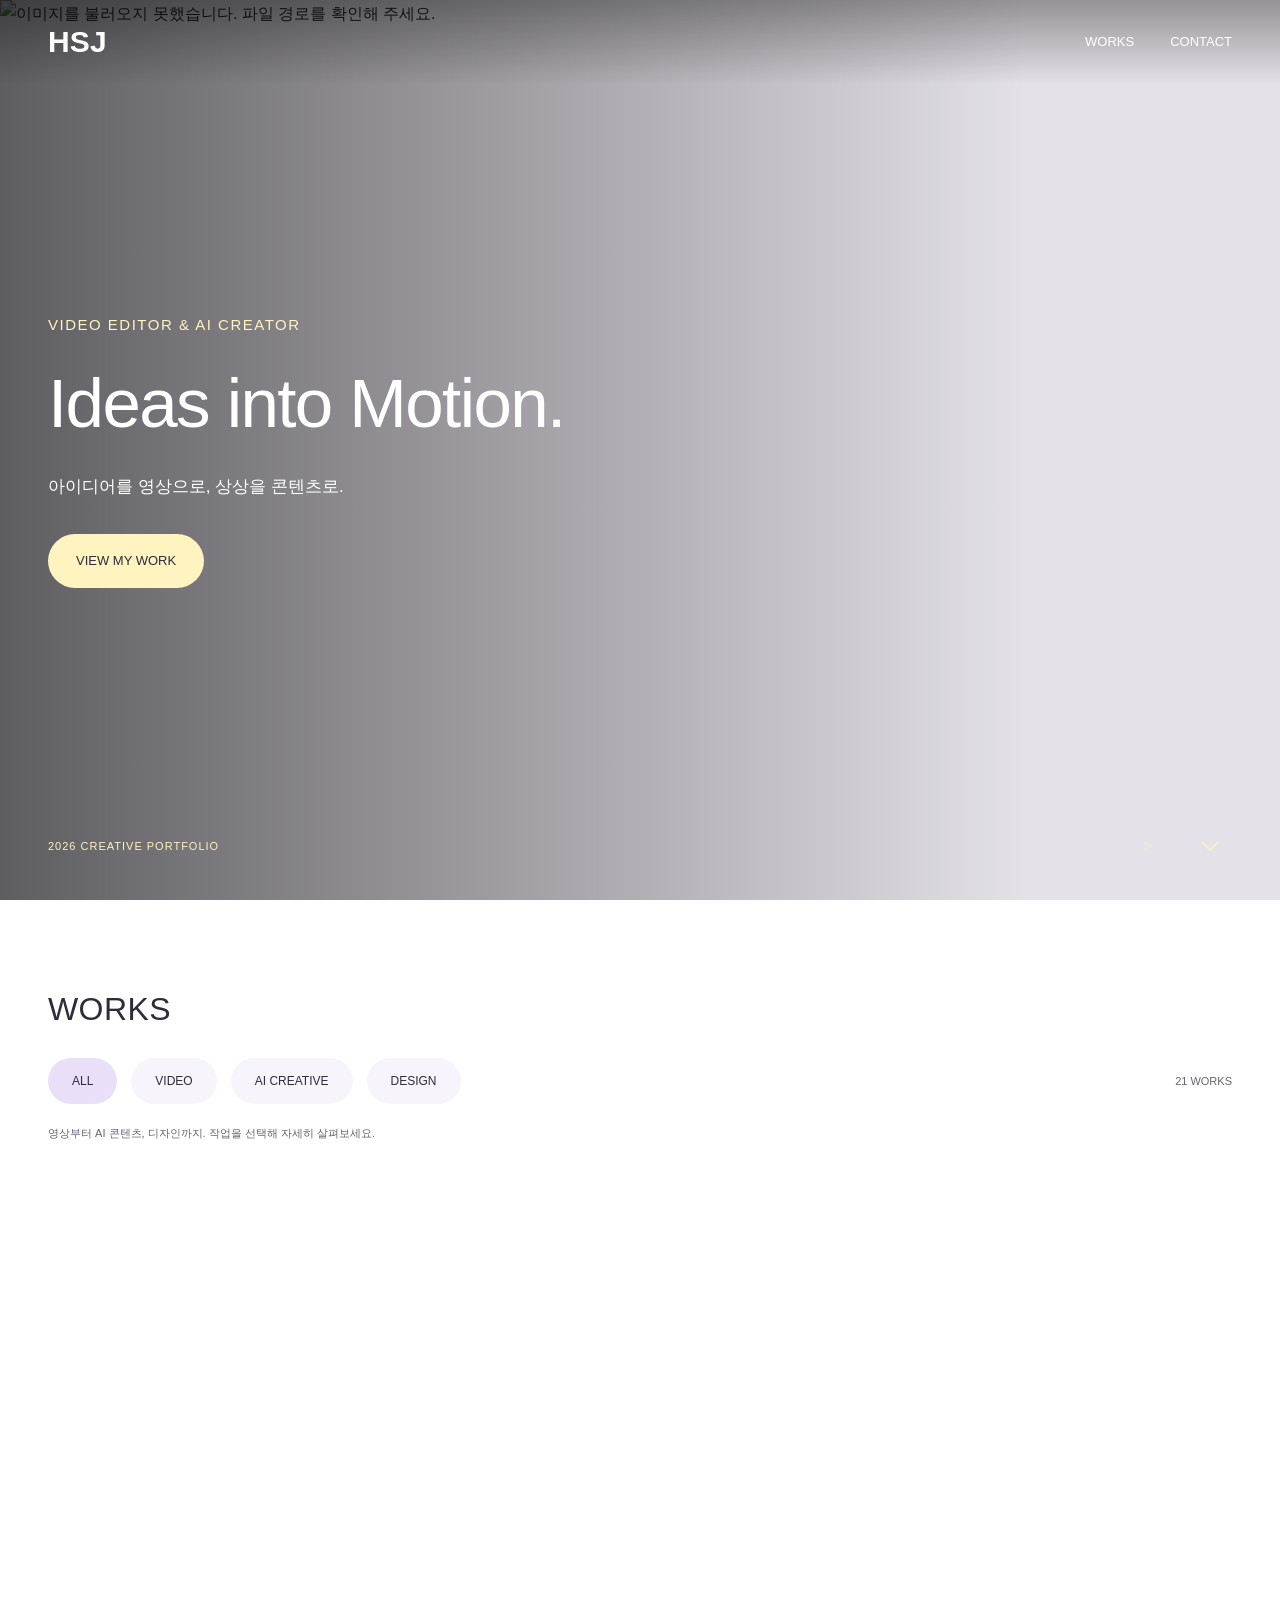
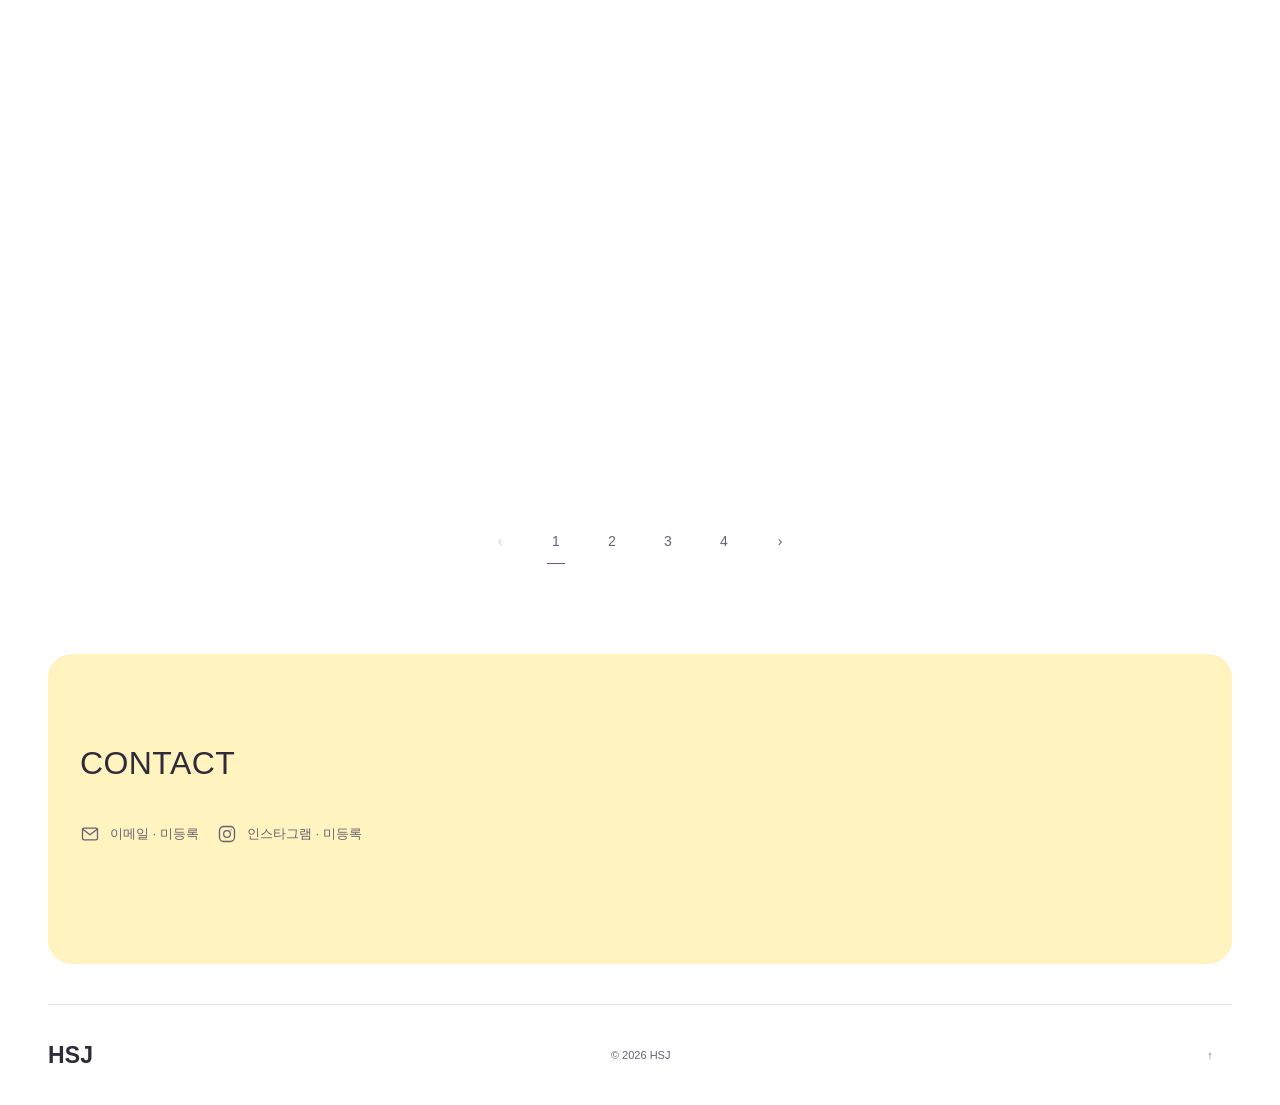
==== commit 5c5d1dff: "Add files via upload" ====
--- a/index.html
+++ b/index.html
@@ -3,7 +3,7 @@
  <head>
   <meta charset="utf-8"/>
   <meta content="width=device-width,initial-scale=1" name="viewport"/>
-  <meta content="HSJ 영상편집 · AI 영상 제작 · 디자인 포트폴리오. 작품 미디어는 현재 교체용 예시입니다." name="description"/>
+  <meta content="HSJ 영상편집 · AI 영상 제작 · 디자인 포트폴리오. 영상과 디자인 작업을 소개합니다." name="description"/>
   <title>
    HSJ | Creative Portfolio
   </title>
@@ -18,6 +18,8 @@
   </script>
   <script defer="" src="js/main.js">
   </script>
+  <script defer src="js/gallery.js"></script>
+  <script defer src="js/hero.js"></script>
  </head>
  <body>
   <a class="skip" href="#works">
@@ -38,9 +40,6 @@
       <a href="#works">
        WORKS
       </a>
-      <a href="#about">
-       ABOUT
-      </a>
       <a href="#contact">
        CONTACT
       </a>
@@ -50,9 +49,9 @@
   </header>
   <main>
    <section aria-labelledby="hero-title" class="hero" id="home">
-    <img alt="" class="hero-media" src="MY-PORTFOLIO-FILES/04-home-video/fallback.jpg"/>
-    <video aria-hidden="true" class="hero-media" id="hero-video" loop="" muted="" playsinline="" poster="MY-PORTFOLIO-FILES/04-home-video/fallback.jpg" preload="metadata" tabindex="-1">
-     <source src="MY-PORTFOLIO-FILES/04-home-video/highlight-sample.mp4" type="video/mp4"/>
+    <img alt="" class="hero-media" src="MY-PORTFOLIO-FILES/01-thumbnails/video/dongbaek-coffee.jpg"/>
+    <video aria-hidden="true" class="hero-media" id="hero-video" muted="" playsinline="" poster="MY-PORTFOLIO-FILES/01-thumbnails/video/dongbaek-coffee.jpg" preload="metadata" tabindex="-1">
+     <source src="MY-PORTFOLIO-FILES/03-videos/video/dongbaek-coffee.mp4" type="video/mp4"/>
     </video>
     <div class="hero-shade">
     </div>
@@ -79,7 +78,7 @@
        ▷
       </button>
       <a aria-label="작품으로 내려가기" href="#works">
-       <svg aria-hidden="true" viewbox="0 0 24 24">
+       <svg aria-hidden="true" viewBox="0 0 24 24">
         <path d="m4 8 8 8 8-8">
         </path>
        </svg>
@@ -105,15 +104,12 @@
       <button aria-pressed="false" data-filter="design">
        DESIGN
       </button>
-      <button aria-pressed="false" data-filter="team">
-       팀프로젝트
-      </button>
      </div>
      <span id="result-count" role="status">
      </span>
     </div>
     <p class="sample-notice">
-     작품명·분류는 기획안 기준입니다. 아래 이미지와 재생 영상은 실제 작품이 아닌 교체용 예시입니다.
+     영상부터 AI 콘텐츠, 디자인까지. 작업을 선택해 자세히 살펴보세요.
     </p>
     <div class="row g-4" id="project-grid">
     </div>
@@ -123,48 +119,12 @@
     <nav aria-label="작품 페이지" class="pagination-nav" id="pagination">
     </nav>
    </section>
-   <section aria-labelledby="about-title" class="section alternate" id="about">
-    <div class="shell">
-     <h2 id="about-title">
-      ABOUT
-     </h2>
-     <div class="about-grid">
-      <div>
-       <h3>
-        자기소개
-       </h3>
-       <p id="about-text">
-       </p>
-      </div>
-      <div>
-       <h3>
-        작업 역량
-       </h3>
-       <ul id="capabilities">
-       </ul>
-      </div>
-      <div>
-       <h3>
-        TOOLS
-       </h3>
-       <p id="tools-text">
-       </p>
-      </div>
-     </div>
-     <p class="muted note">
-      소개·역할·도구의 최종 문구는 아직 제공되지 않아 입력란으로 남겨 두었습니다.
-     </p>
-    </div>
-   </section>
    <section aria-labelledby="contact-title" class="section shell" id="contact">
     <h2 id="contact-title">
      CONTACT
     </h2>
     <div class="contact-links" id="contact-links">
     </div>
-    <p class="muted" id="contact-note">
-     연락처 준비 중
-    </p>
    </section>
   </main>
   <footer class="shell">
@@ -207,12 +167,7 @@
    <div class="dialog-bottom">
     <span id="slide-status" role="status">
     </span>
-    <button aria-pressed="false" id="zoom-toggle">
-     확대
-    </button>
-    <span class="pan-hint">
-     좌우 스와이프 · 확대 후 드래그 · 세로 스크롤
-    </span>
+    <button aria-pressed="false" aria-label="원본 크기로 보기" id="zoom-toggle">⤢</button>
    </div>
   </dialog>
  </body>
--- a/css/style.css
+++ b/css/style.css
@@ -0,0 +1,823 @@
+/* 1. 색상 변수 → 기본 요소 → 메뉴/HOME → WORKS → 팝업/상세 → 반응형 */
+:root{
+  --bg:#FFFFFF;
+  --lemon:#FFF3BF;
+  --lavender-soft:#E9DFF8;
+  --alt:#F7F4FC;
+  --lavender:#72559A;
+  --purple:#5F447F;
+  --text:#302B3A;
+  --muted:#696172;
+  --line:#E3DDEA;
+  --bs-body-bg:var(--bg);
+  --bs-body-color:var(--text)
+}
+*{
+  box-sizing:border-box
+}
+html{
+  scroll-behavior:smooth;
+  scroll-padding-top:100px
+}
+body{
+  margin:0;
+  font-family:Montserrat,Pretendard,"Malgun Gothic",Arial,sans-serif;
+  line-height:1.7;
+  word-break:keep-all
+}
+a{
+  color:inherit;
+  text-decoration:none
+}
+a:hover{
+  color:var(--lavender)
+}
+button{
+  font:inherit;
+  color:inherit;
+  background:none;
+  border:0;
+  cursor:pointer
+}
+button:disabled{
+  opacity:.3;
+  cursor:default
+}
+a,button{
+  touch-action:manipulation
+}
+a:focus-visible,button:focus-visible,[tabindex]:focus-visible{
+  outline:2px solid var(--lavender);
+  outline-offset:5px
+}
+img{
+  display:block;
+  max-width:100%
+}
+[hidden]{
+  display:none!important
+}
+::selection{
+  background:var(--lavender);
+  color:var(--bg)
+}
+.shell{
+  max-width:1240px;
+  width:calc(100% - 96px);
+  margin-inline:auto
+}
+.skip{
+  position:fixed;
+  top:-100px;
+  left:12px;
+  padding:10px;
+  background:var(--lavender);
+  color:var(--bg);
+  z-index:100
+}
+.skip:focus{
+  top:10px
+}
+.brand{
+  font-size:30px;
+  font-weight:600;
+  letter-spacing:.2px;
+  line-height:1
+}
+.site-header{
+  position:fixed;
+  inset:0 0 auto;
+  z-index:20;
+  transition:background .25s;
+}
+.site-header.scrolled,.site-header:has(.show),.site-header:has(.collapsing){
+  background:rgba(255,255,255,.96);
+  backdrop-filter:blur(12px)
+}
+.navbar{
+  padding-block:27px
+}
+.nav-links{
+  display:flex;
+  gap:36px;
+  font-size:13px;
+  font-weight:500
+}
+.navbar-toggler{
+  color:var(--text);
+  border:1px solid var(--line);
+  min-width:44px;
+  min-height:44px;
+  font-size:21px
+}
+.hero{
+  position:relative;
+  isolation:isolate;
+  min-height:660px;
+  height:100svh;
+  max-height:1100px;
+  display:flex;
+  align-items:center;
+  background:var(--alt);
+  overflow:hidden
+}
+.hero-media,.hero-shade{
+  position:absolute;
+  inset:0;
+  width:100%;
+  height:100%;
+  object-fit:cover;
+  z-index:-3
+}
+.hero-shade{
+  z-index:-1;
+  background:linear-gradient(90deg,rgba(255,255,255,.95),rgba(255,249,220,.75)),linear-gradient(0deg,#fff,transparent 60%)
+}
+.hero-copy{
+  padding-block:100px
+}
+.eyebrow{
+  font-size:15px;
+  color:var(--lavender);
+  letter-spacing:1.5px;
+  margin:0 0 25px
+}
+.hero h1{
+  font-size:clamp(42px,5.4vw,76px);
+  font-weight:500;
+  letter-spacing:-1.6px;
+  line-height:1.2;
+  margin-bottom:28px
+}
+.hero-subtitle{
+  font-size:17px;
+  margin-bottom:32px
+}
+.primary-button{
+  display:inline-flex;
+  align-items:center;
+  justify-content:center;
+  min-height:54px;
+  padding:13px 28px;
+  border-radius:32px;
+  background:var(--lemon);
+  color:var(--text);
+  font-size:13px;
+  transition:background .2s
+}
+.primary-button:hover{
+  background:var(--lavender-soft);
+  color:var(--text)
+}
+.hero-foot{
+  position:absolute;
+  bottom:32px;
+  left:0;
+  right:0;
+  display:flex;
+  justify-content:space-between;
+  align-items:center;
+  font-size:11px;
+  letter-spacing:1px;
+  color:var(--lavender)
+}
+.hero-controls{
+  display:flex;
+  gap:18px;
+  align-items:center
+}
+.hero-controls button,.hero-controls a{
+  display:grid;
+  place-items:center;
+  width:44px;
+  height:44px
+}
+.hero-controls svg{
+  width:24px;
+  fill:none;
+  stroke:currentColor;
+  stroke-width:1.5
+}
+.section{
+  padding-block:90px
+}
+h2{
+  font-size:32px;
+  font-weight:500;
+  margin-bottom:30px;
+  letter-spacing:.4px
+}
+.work-toolbar{
+  display:flex;
+  justify-content:space-between;
+  align-items:center;
+  gap:16px
+}
+.filters{
+  display:flex;
+  gap:14px;
+  flex-wrap:wrap
+}
+.filters button{
+  min-height:46px;
+  padding:10px 24px;
+  border-radius:28px;
+  font-size:12px;
+  background:var(--alt);
+  transition:background .2s
+}
+.filters button[aria-pressed=true]{
+  background:var(--lavender-soft);
+  color:var(--text)
+}
+.filters button:hover{
+  background:#E6DCF6
+}
+#result-count{
+  font-size:11px;
+  color:var(--muted);
+  white-space:nowrap
+}
+.sample-notice{
+  font-size:11px;
+  color:var(--muted);
+  margin:20px 0 28px
+}
+.project-card{
+  position:relative
+}
+.project-media{
+  position:relative;
+  aspect-ratio:1/1;
+  border-radius:8px;
+  overflow:hidden;
+  background:var(--alt)
+}
+.project-open{
+  display:block;
+  width:100%;
+  height:100%;
+  padding:0;
+  text-align:left;
+  color:inherit
+}
+.project-open img{
+  width:100%;
+  height:100%;
+  object-fit:cover;
+  transition:transform .4s
+}
+.project-media:hover img{
+  transform:scale(1.025)
+}
+.sample-label{
+  position:absolute;
+  left:14px;
+  top:14px;
+  padding:3px 8px;
+  background:var(--lemon);
+  font-size:10px;
+  pointer-events:none;
+  letter-spacing:.5px
+}
+.card-actions{
+  position:absolute;
+  inset:auto 14px 14px auto;
+  display:flex;
+  gap:8px;
+  pointer-events:none
+}
+.icon-action{
+  width:44px;
+  height:44px;
+  display:grid;
+  place-items:center;
+  background:#fffffff0;
+  color:var(--lavender);
+  border:1px solid #9e87bd;
+  border-radius:50%;
+  pointer-events:auto;
+  opacity:0;
+  transition:opacity .2s
+}
+.project-media:hover .icon-action,.project-media:focus-within .icon-action{
+  opacity:1
+}
+.icon{
+  width:20px;
+  height:20px;
+  fill:none;
+  stroke:currentColor;
+  stroke-width:1.6;
+  stroke-linecap:round;
+  stroke-linejoin:round
+}
+.project-info{
+  padding:13px 4px 8px
+}
+.project-info h3{
+  font-size:16px;
+  line-height:1.5;
+  font-weight:500;
+  margin:0 0 4px;
+  transition:color .2s
+}
+.project-card:hover h3,.project-card:focus-within h3{
+  color:var(--lavender)
+}
+.project-info p{
+  font-size:11px;
+  color:var(--lavender);
+  margin:0
+}
+.project-tags{
+  font-size:10px!important;
+  color:var(--muted)!important;
+  margin-top:5px!important
+}
+.pagination-nav{
+  display:flex;
+  justify-content:center;
+  gap:12px;
+  margin-top:32px
+}
+.pagination-nav button{
+  position:relative;
+  min-width:44px;
+  min-height:44px;
+  padding:8px;
+  font-size:14px;
+  color:var(--muted)
+}
+.pagination-nav button[aria-current=page]{
+  color:var(--lavender)
+}
+.pagination-nav button[aria-current=page]:after{
+  content:"";
+  position:absolute;
+  bottom:0;
+  left:13px;
+  right:13px;
+  height:1px;
+  background:var(--lavender)
+}
+.alternate{
+  background:var(--alt)
+}
+
+
+
+
+.note{
+  font-size:11px;
+  margin-top:25px
+}
+.muted{
+  color:var(--muted)
+}
+.contact-links{
+  display:flex;
+  flex-wrap:wrap;
+  gap:18px;
+  align-items:center;
+  margin-bottom:18px
+}
+.contact-links a,.contact-links .unavailable{
+  display:inline-flex;
+  align-items:center;
+  gap:10px;
+  min-height:44px
+}
+.contact-links .unavailable{
+  font-size:13px;
+  color:var(--muted)
+}
+#contact-note{
+  font-size:12px
+}
+footer{
+  border-top:1px solid var(--line);
+  padding-block:28px;
+  display:flex;
+  align-items:center;
+  justify-content:space-between;
+  color:var(--muted);
+  font-size:11px
+}
+footer .brand{
+  color:var(--text);
+  font-size:23px
+}
+footer>a:last-child{
+  display:grid;
+  place-items:center;
+  width:44px;
+  height:44px
+}
+.reveal{
+  opacity:1
+}
+.js-reveal .reveal:not(.visible){
+  opacity:0;
+  transform:translateY(18px)
+}
+.js-reveal .reveal.visible{
+  animation:appear .6s ease var(--delay,0s) both
+}
+@keyframes appear{
+  from{
+    opacity:0;
+    transform:translateY(18px)
+  }
+  to{
+    opacity:1;
+    transform:none
+  }
+}
+dialog{
+  padding:0;
+  border:1px solid var(--line);
+  border-radius:10px;
+  background:var(--alt);
+  color:var(--text);
+  width:min(1120px,94vw);
+  max-width:94vw;
+  height:90dvh;
+  max-height:90dvh;
+  overflow:hidden
+}
+dialog[open]{
+  display:flex;
+  flex-direction:column
+}
+dialog::backdrop{
+  background:#40364c80;
+  backdrop-filter:blur(5px)
+}
+.dialog-head{
+  padding:12px 22px;
+  display:flex;
+  justify-content:space-between;
+  align-items:center;
+  border-bottom:1px solid var(--line);
+  gap:15px
+}
+.dialog-head h2{
+  font-size:17px;
+  margin:0;
+  letter-spacing:0
+}
+.dialog-head button{
+  font-size:28px;
+  width:44px;
+  height:44px;
+  flex-shrink:0
+}
+.viewer-wrap{
+  position:relative;
+  flex:1;
+  min-height:0
+}
+.viewer-wrap:has(.zoomed){
+  background:var(--alt)
+}
+#design-viewport{
+  width:100%;
+  height:100%;
+  overflow:auto;
+  overscroll-behavior:contain;
+  touch-action:pan-y;
+  cursor:grab
+}
+#design-viewport.zoomed{
+  touch-action:pan-x pan-y
+}
+#design-viewport.dragging{
+  cursor:grabbing
+}
+#design-image{
+  width:100%;
+  max-width:none;
+  height:auto;
+  user-select:none
+}
+#design-viewport.zoomed #design-image{
+  width:160%
+}
+.edge-zone{
+  position:absolute;
+  top:0;
+  bottom:0;
+  width:64px;
+  display:flex;
+  align-items:center;
+  pointer-events:none
+}
+.edge-left{
+  left:0
+}
+.edge-right{
+  right:0;
+  justify-content:flex-end
+}
+.edge-zone button{
+  pointer-events:auto;
+  opacity:0;
+  width:54px;
+  height:100%;
+  max-height:150px;
+  color:var(--lavender);
+  font-size:52px;
+  font-weight:200;
+  text-shadow:0 1px 8px #000;
+  transition:opacity .2s;
+  background:linear-gradient(90deg,#201b2b80,transparent)
+}
+.edge-right button{
+  background:linear-gradient(-90deg,#201b2b80,transparent)
+}
+.edge-zone:hover button,.edge-zone button:focus-visible{
+  opacity:1
+}
+.edge-zone button:disabled{
+  pointer-events:none;
+  visibility:hidden
+}
+.dialog-bottom{
+  display:flex;
+  justify-content:center;
+  align-items:center;
+  gap:22px;
+  padding:8px 12px;
+  border-top:1px solid var(--line);
+  font-size:12px
+}
+.dialog-bottom button{
+  min-height:44px;
+  padding:8px
+}
+.pan-hint{
+  font-size:11px;
+  color:var(--muted)
+}
+.detail-header{
+  display:flex;
+  justify-content:space-between;
+  align-items:center;
+  padding-block:30px;
+  gap:20px
+}
+.detail-header>a:last-child{
+  font-size:12px;
+  color:var(--lavender)
+}
+.detail-main{
+  padding-block:35px 80px;
+  min-height:75vh
+}
+.detail-main h1{
+  font-size:clamp(28px,4vw,48px);
+  font-weight:500;
+  margin:0 0 14px
+}
+.detail-subtitle{
+  color:var(--lavender);
+  font-size:13px;
+  margin-bottom:28px
+}
+.detail-player{
+  display:block;
+  max-width:100%;
+  width:auto;
+  height:auto;
+  max-height:75vh;
+  margin-inline:auto;
+  background:var(--alt)
+}
+.player-wrap{
+  background:var(--alt);
+  border-radius:8px;
+  overflow:hidden;
+  margin-block:28px 20px
+}
+.detail-main h2{
+  font-size:18px;
+  letter-spacing:.3px;
+  color:var(--lavender);
+  margin:35px 0 14px
+}
+.detail-main p{
+  font-size:14px
+}
+.detail-main .sample-notice{
+  font-size:11px
+}
+.detail-links{
+  display:flex;
+  align-items:center;
+  gap:15px;
+  margin-block:18px
+}
+.detail-main .main-mockup{
+  width:100%;
+  border-radius:8px
+}
+.detail-images img{
+  width:100%;
+  height:auto
+}
+.detail-images{
+  margin-block:20px
+}
+.prototype-link{
+  width:100%;
+  margin-top:8px
+}
+.link-pending{
+  border:1px solid var(--line);
+  border-radius:30px;
+  min-height:54px;
+  display:flex;
+  align-items:center;
+  justify-content:center;
+  color:var(--muted);
+  font-size:12px;
+  padding:10px 16px
+}
+.empty-state{
+  padding-block:70px
+}
+.detail-description{
+  max-width:850px;
+  color:var(--muted)
+}
+@media(hover:none),(pointer:coarse){
+  .icon-action{
+    opacity:1
+  }
+  .edge-zone button{
+    opacity:1
+  }
+  .edge-zone{
+    width:48px
+  }
+  .edge-zone button{
+    width:44px
+  }
+  .project-open img{
+    transform:none!important
+  }
+}
+@media(max-width:991px){
+  .shell{
+    width:calc(100% - 64px)
+  }
+  
+  .hero h1{
+    max-width:650px
+  }
+  .section{
+    padding-block:70px
+  }
+}
+@media(max-width:767px){
+  .nav-links{
+    padding-block:25px 6px;
+    gap:25px
+  }
+  .navbar{
+    padding-block:20px
+  }
+  
+  .hero h1{
+    max-width:500px
+  }
+  .hero{
+    min-height:620px
+  }
+  .hero-subtitle{
+    font-size:15px
+  }
+}
+@media(max-width:575px){
+  .shell{
+    width:calc(100% - 40px)
+  }
+  .hero{
+    max-height:950px
+  }
+  .hero h1{
+    font-size:46px;
+    max-width:340px;
+    letter-spacing:-1px
+  }
+  .eyebrow{
+    font-size:12px;
+    letter-spacing:1px
+  }
+  .hero-copy{
+    padding-bottom:80px
+  }
+  .hero-subtitle{
+    font-size:13px
+  }
+  .hero-foot{
+    bottom:20px;
+    font-size:9px;
+    letter-spacing:.5px
+  }
+  .hero-controls{
+    gap:6px
+  }
+  .primary-button{
+    font-size:12px;
+    padding-inline:24px
+  }
+  .section{
+    padding-block:56px
+  }
+  h2{
+    font-size:27px;
+    margin-bottom:23px
+  }
+  .filters{
+    gap:7px;
+    flex-wrap:nowrap;
+    width:100%
+  }
+  .filters button{
+    padding:9px 13px;
+    font-size:10px;
+    min-height:44px
+  }
+  .work-toolbar{
+    align-items:flex-start;
+    flex-direction:column;
+    gap:12px
+  }
+  #result-count{
+    font-size:10px
+  }
+  .sample-notice{
+    font-size:10px
+  }
+  .project-info h3{
+    font-size:15px
+  }
+  .dialog-head{
+    padding:8px 12px
+  }
+  .dialog-head h2{
+    font-size:14px
+  }
+  .pan-hint{
+    display:none
+  }
+  .dialog-bottom{
+    gap:16px
+  }
+  .detail-header{
+    padding-block:23px
+  }
+  .detail-header>a:last-child{
+    font-size:10px
+  }
+  .detail-header .brand{
+    font-size:26px
+  }
+  .detail-main{
+    padding-top:25px
+  }
+  .detail-main p{
+    font-size:13px
+  }
+}
+@media(prefers-reduced-motion:reduce){
+  html{
+    scroll-behavior:auto
+  }
+  *,*:before,*:after{
+    animation:none!important;
+    transition:none!important
+  }
+  .js-reveal .reveal:not(.visible){
+    opacity:1;
+    transform:none
+  }
+}
+
+/* 밝은 테마: 사진과 영상 자체의 색은 변경하지 않습니다. */
+#contact { background: var(--lemon); border-radius: 24px; padding-inline: 32px; margin-bottom: 40px; }
+::selection { background: var(--lavender-soft); color: var(--text); }
+.skip { color: white; }
+.hero-media { opacity: .55; }
+
+/* 실제 영상이 선명하게 보이는 HOME. 본문은 밝은 테마를 유지합니다. */
+.hero-media { opacity: 1; }
+.hero-shade { background: linear-gradient(90deg,rgba(0,0,0,.62),rgba(0,0,0,.08) 80%); }
+.hero-copy, .hero-subtitle { color: #fff; }
+.hero .eyebrow, .hero-foot { color: #fff3bf; }
+.site-header:not(.scrolled):not(:has(.show)):not(:has(.collapsing)) { color: white; background: linear-gradient(rgba(0,0,0,.35),transparent); }
+.site-header:not(.scrolled) .navbar-toggler { color: inherit; }
+#design-image { width: min(100%, var(--natural-width, 100%)); margin-inline: auto; }
+#design-viewport.zoomed #design-image { width: var(--natural-width,100%); }
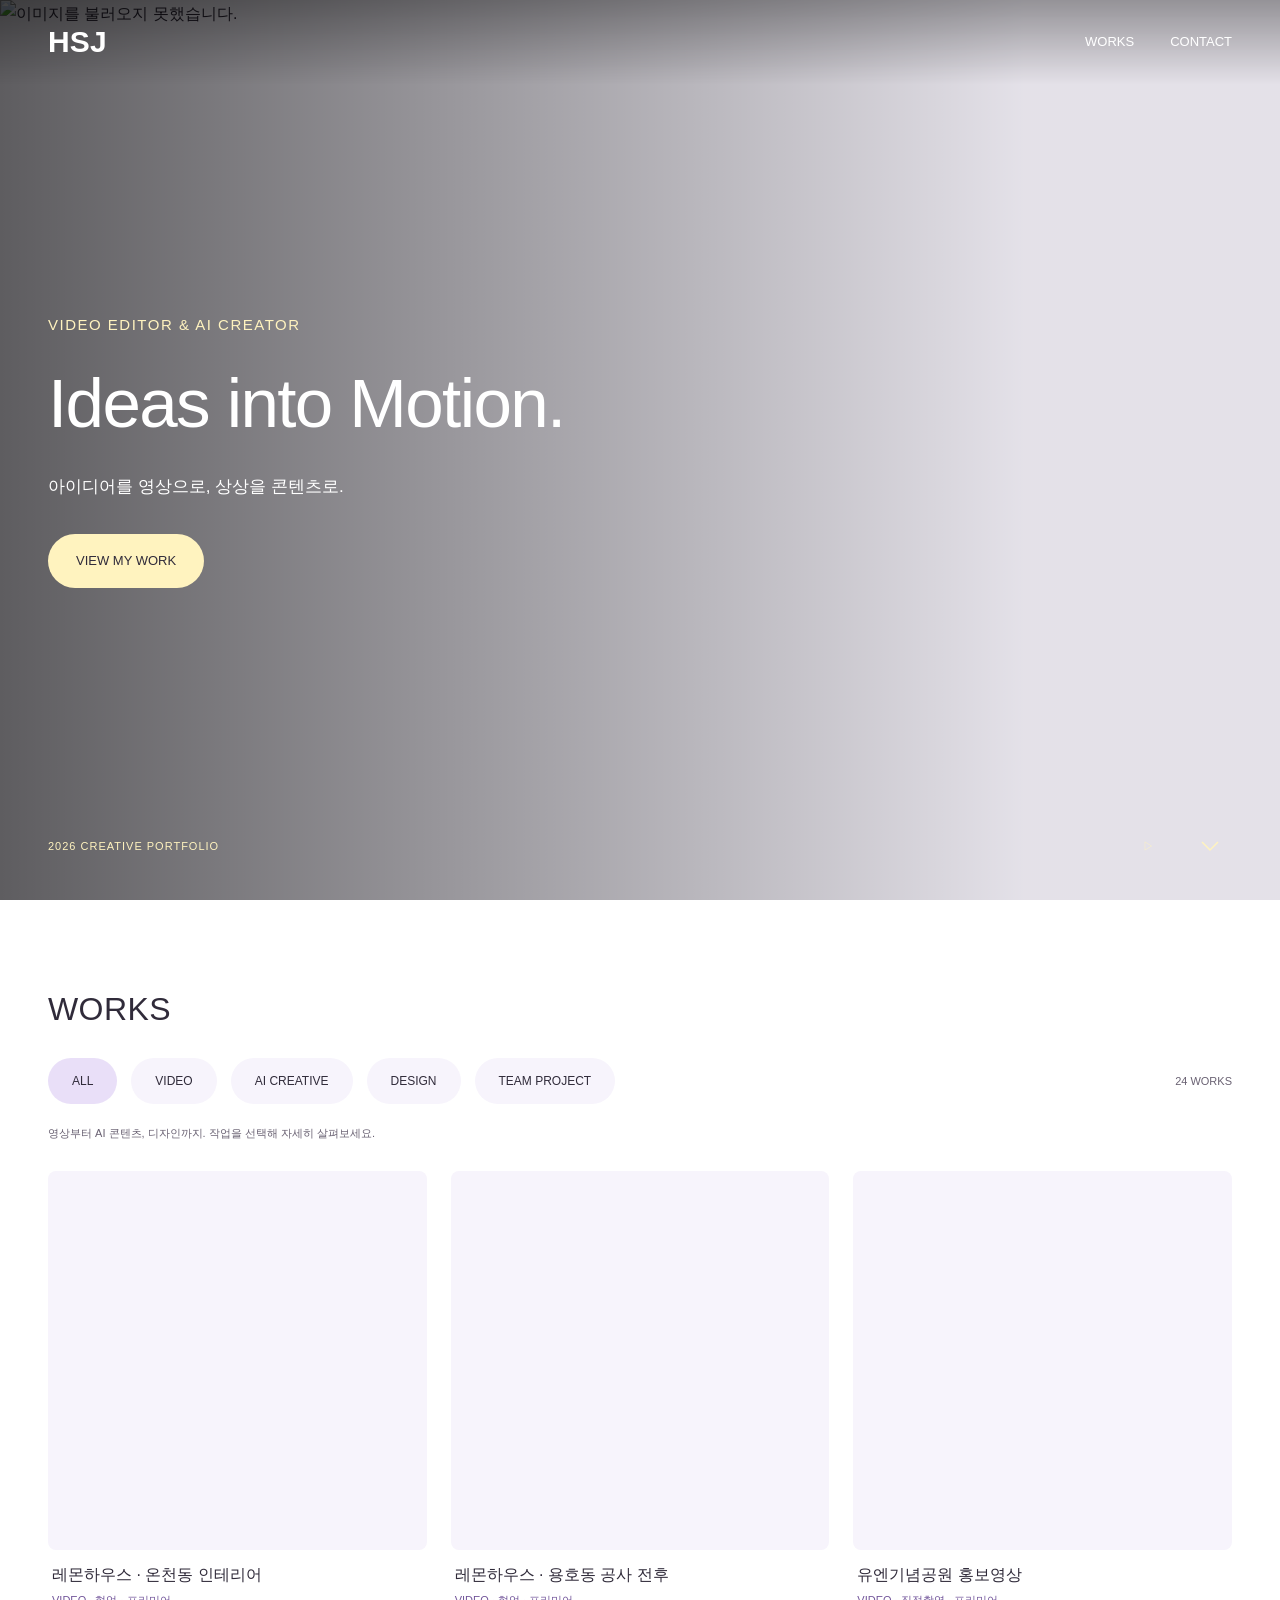
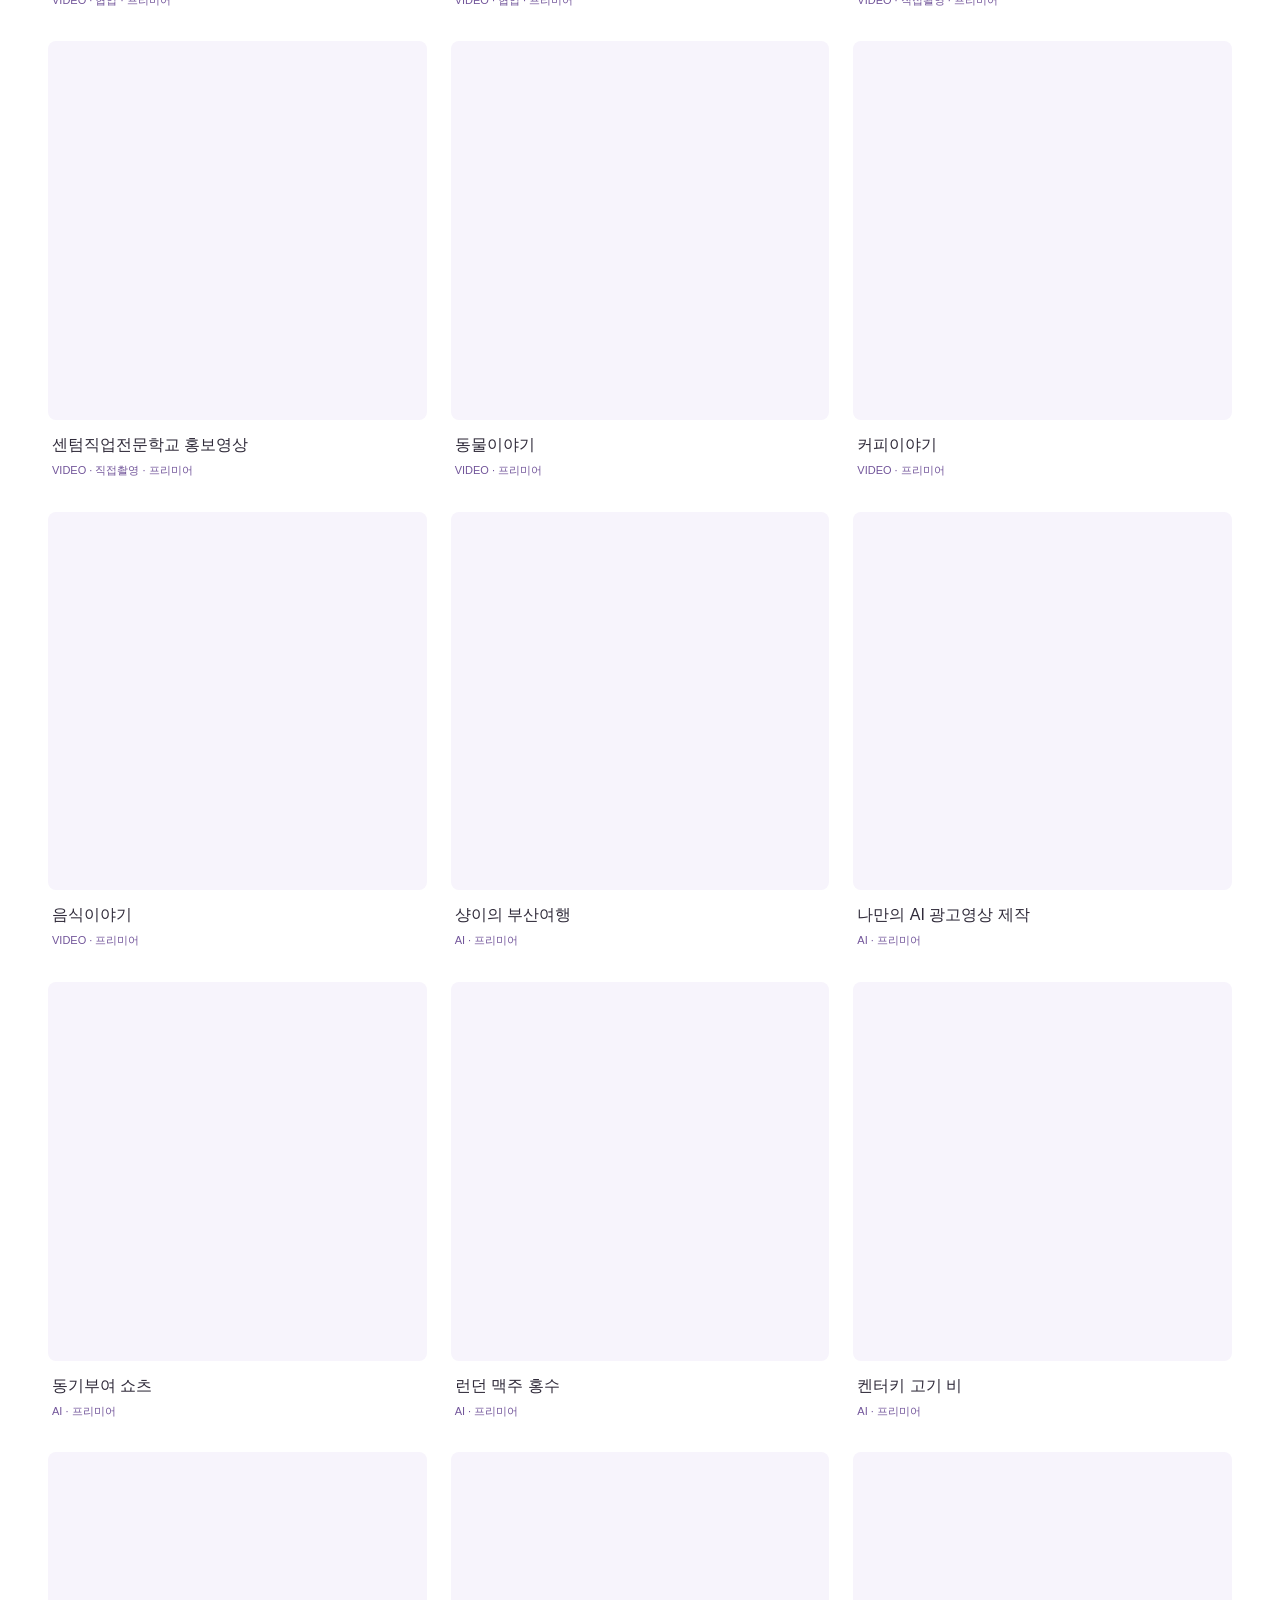
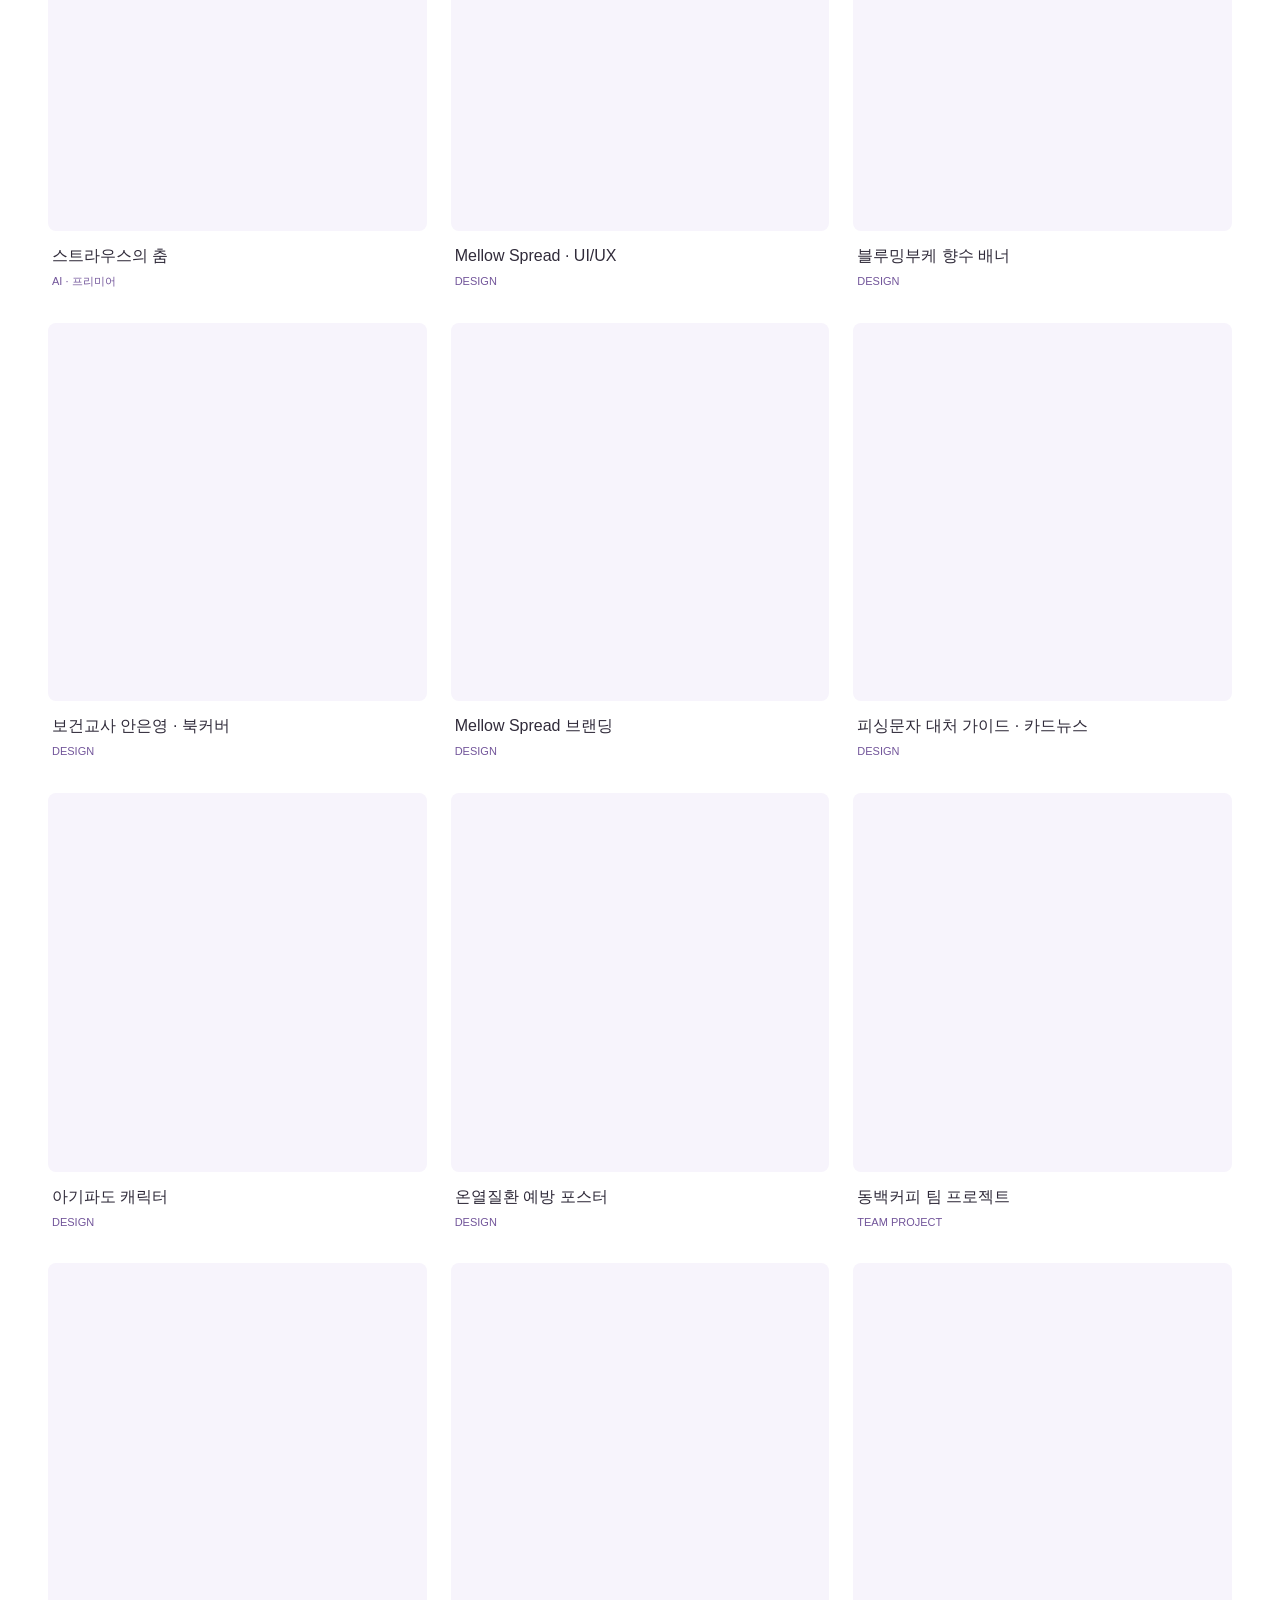
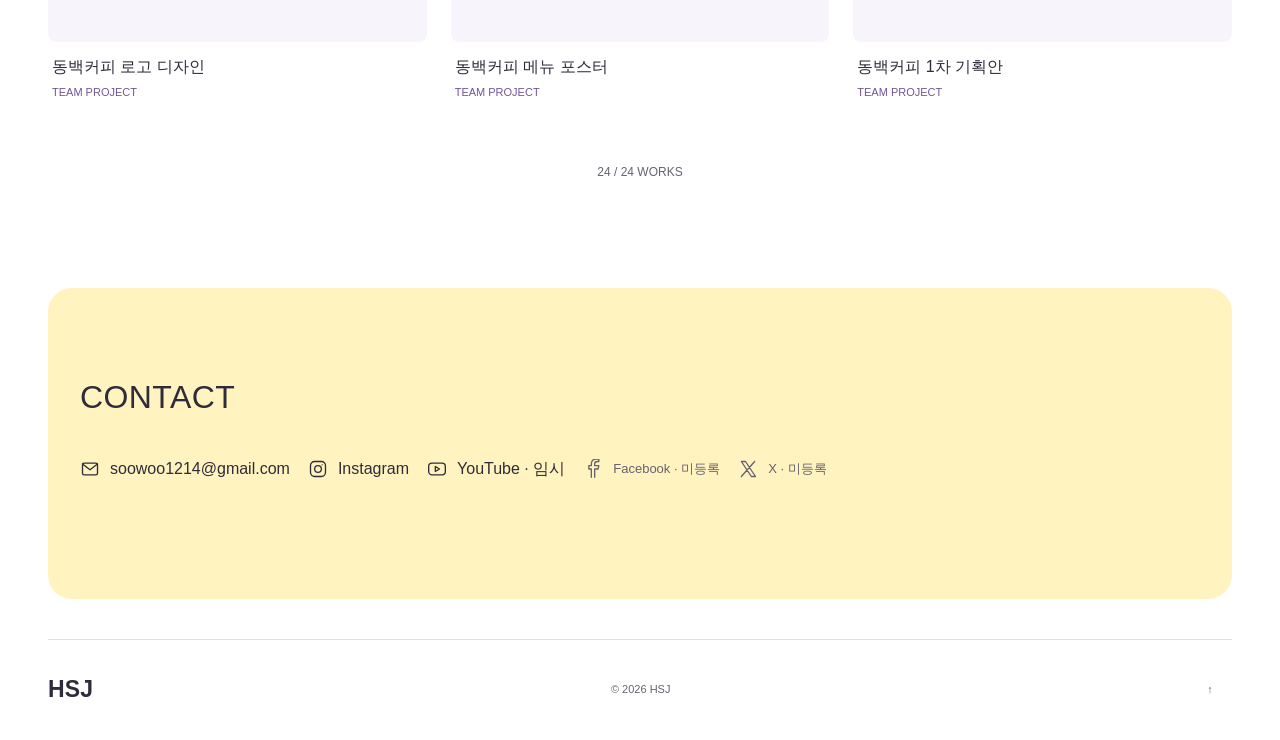
==== commit 6b5ada89: "Add files via upload" ====
--- a/index.html
+++ b/index.html
@@ -49,9 +49,9 @@
   </header>
   <main>
    <section aria-labelledby="hero-title" class="hero" id="home">
-    <img alt="" class="hero-media" src="MY-PORTFOLIO-FILES/01-thumbnails/video/dongbaek-coffee.jpg"/>
-    <video aria-hidden="true" class="hero-media" id="hero-video" muted="" playsinline="" poster="MY-PORTFOLIO-FILES/01-thumbnails/video/dongbaek-coffee.jpg" preload="metadata" tabindex="-1">
-     <source src="MY-PORTFOLIO-FILES/03-videos/video/dongbaek-coffee.mp4" type="video/mp4"/>
+    <img alt="" class="hero-media" src="MY-PORTFOLIO-FILES/04-team-project/thumbnails/01-dongbaek-coffee.png"/>
+    <video aria-hidden="true" class="hero-media" id="hero-video" muted="" playsinline="" poster="MY-PORTFOLIO-FILES/04-team-project/thumbnails/01-dongbaek-coffee.png" preload="metadata" tabindex="-1">
+     <source src="MY-PORTFOLIO-FILES/04-team-project/dongbaek-coffee.mp4" type="video/mp4"/>
     </video>
     <div class="hero-shade">
     </div>
@@ -104,6 +104,7 @@
       <button aria-pressed="false" data-filter="design">
        DESIGN
       </button>
+<button aria-pressed="false" data-filter="team">TEAM PROJECT</button>
      </div>
      <span id="result-count" role="status">
      </span>
@@ -116,8 +117,7 @@
     <noscript>
      작품 목록을 보려면 JavaScript를 켜주세요.
     </noscript>
-    <nav aria-label="작품 페이지" class="pagination-nav" id="pagination">
-    </nav>
+    <div id="load-area" class="load-area"><button id="load-more" type="button">작업 더 보기</button><p id="load-status" role="status"></p></div>
    </section>
    <section aria-labelledby="contact-title" class="section shell" id="contact">
     <h2 id="contact-title">
--- a/css/style.css
+++ b/css/style.css
@@ -1,823 +1,805 @@
-/* 1. 색상 변수 → 기본 요소 → 메뉴/HOME → WORKS → 팝업/상세 → 반응형 */
-:root{
-  --bg:#FFFFFF;
-  --lemon:#FFF3BF;
-  --lavender-soft:#E9DFF8;
-  --alt:#F7F4FC;
-  --lavender:#72559A;
-  --purple:#5F447F;
-  --text:#302B3A;
-  --muted:#696172;
-  --line:#E3DDEA;
-  --bs-body-bg:var(--bg);
-  --bs-body-color:var(--text)
-}
-*{
-  box-sizing:border-box
-}
-html{
-  scroll-behavior:smooth;
-  scroll-padding-top:100px
-}
-body{
-  margin:0;
-  font-family:Montserrat,Pretendard,"Malgun Gothic",Arial,sans-serif;
-  line-height:1.7;
-  word-break:keep-all
-}
-a{
-  color:inherit;
-  text-decoration:none
-}
-a:hover{
-  color:var(--lavender)
-}
-button{
-  font:inherit;
-  color:inherit;
-  background:none;
-  border:0;
-  cursor:pointer
-}
-button:disabled{
-  opacity:.3;
-  cursor:default
-}
-a,button{
-  touch-action:manipulation
-}
-a:focus-visible,button:focus-visible,[tabindex]:focus-visible{
-  outline:2px solid var(--lavender);
-  outline-offset:5px
-}
-img{
-  display:block;
-  max-width:100%
-}
-[hidden]{
-  display:none!important
-}
-::selection{
-  background:var(--lavender);
-  color:var(--bg)
-}
-.shell{
-  max-width:1240px;
-  width:calc(100% - 96px);
-  margin-inline:auto
-}
-.skip{
-  position:fixed;
-  top:-100px;
-  left:12px;
-  padding:10px;
-  background:var(--lavender);
-  color:var(--bg);
-  z-index:100
-}
-.skip:focus{
-  top:10px
-}
-.brand{
-  font-size:30px;
-  font-weight:600;
-  letter-spacing:.2px;
-  line-height:1
-}
-.site-header{
-  position:fixed;
-  inset:0 0 auto;
-  z-index:20;
-  transition:background .25s;
-}
-.site-header.scrolled,.site-header:has(.show),.site-header:has(.collapsing){
-  background:rgba(255,255,255,.96);
-  backdrop-filter:blur(12px)
-}
-.navbar{
-  padding-block:27px
-}
-.nav-links{
-  display:flex;
-  gap:36px;
-  font-size:13px;
-  font-weight:500
-}
-.navbar-toggler{
-  color:var(--text);
-  border:1px solid var(--line);
-  min-width:44px;
-  min-height:44px;
-  font-size:21px
-}
-.hero{
-  position:relative;
-  isolation:isolate;
-  min-height:660px;
-  height:100svh;
-  max-height:1100px;
-  display:flex;
-  align-items:center;
-  background:var(--alt);
-  overflow:hidden
-}
-.hero-media,.hero-shade{
-  position:absolute;
-  inset:0;
-  width:100%;
-  height:100%;
-  object-fit:cover;
-  z-index:-3
-}
-.hero-shade{
-  z-index:-1;
-  background:linear-gradient(90deg,rgba(255,255,255,.95),rgba(255,249,220,.75)),linear-gradient(0deg,#fff,transparent 60%)
-}
-.hero-copy{
-  padding-block:100px
-}
-.eyebrow{
-  font-size:15px;
-  color:var(--lavender);
-  letter-spacing:1.5px;
-  margin:0 0 25px
-}
-.hero h1{
-  font-size:clamp(42px,5.4vw,76px);
-  font-weight:500;
-  letter-spacing:-1.6px;
-  line-height:1.2;
-  margin-bottom:28px
-}
-.hero-subtitle{
-  font-size:17px;
-  margin-bottom:32px
-}
-.primary-button{
-  display:inline-flex;
-  align-items:center;
-  justify-content:center;
-  min-height:54px;
-  padding:13px 28px;
-  border-radius:32px;
-  background:var(--lemon);
-  color:var(--text);
-  font-size:13px;
-  transition:background .2s
-}
-.primary-button:hover{
-  background:var(--lavender-soft);
-  color:var(--text)
-}
-.hero-foot{
-  position:absolute;
-  bottom:32px;
-  left:0;
-  right:0;
-  display:flex;
-  justify-content:space-between;
-  align-items:center;
-  font-size:11px;
-  letter-spacing:1px;
-  color:var(--lavender)
-}
-.hero-controls{
-  display:flex;
-  gap:18px;
-  align-items:center
-}
-.hero-controls button,.hero-controls a{
-  display:grid;
-  place-items:center;
-  width:44px;
-  height:44px
-}
-.hero-controls svg{
-  width:24px;
-  fill:none;
-  stroke:currentColor;
-  stroke-width:1.5
-}
-.section{
-  padding-block:90px
-}
-h2{
-  font-size:32px;
-  font-weight:500;
-  margin-bottom:30px;
-  letter-spacing:.4px
-}
-.work-toolbar{
-  display:flex;
-  justify-content:space-between;
-  align-items:center;
-  gap:16px
-}
-.filters{
-  display:flex;
-  gap:14px;
-  flex-wrap:wrap
-}
-.filters button{
-  min-height:46px;
-  padding:10px 24px;
-  border-radius:28px;
-  font-size:12px;
-  background:var(--alt);
-  transition:background .2s
-}
-.filters button[aria-pressed=true]{
-  background:var(--lavender-soft);
-  color:var(--text)
-}
-.filters button:hover{
-  background:#E6DCF6
-}
-#result-count{
-  font-size:11px;
-  color:var(--muted);
-  white-space:nowrap
-}
-.sample-notice{
-  font-size:11px;
-  color:var(--muted);
-  margin:20px 0 28px
-}
-.project-card{
-  position:relative
-}
-.project-media{
-  position:relative;
-  aspect-ratio:1/1;
-  border-radius:8px;
-  overflow:hidden;
-  background:var(--alt)
-}
-.project-open{
-  display:block;
-  width:100%;
-  height:100%;
-  padding:0;
-  text-align:left;
-  color:inherit
-}
-.project-open img{
-  width:100%;
-  height:100%;
-  object-fit:cover;
-  transition:transform .4s
-}
-.project-media:hover img{
-  transform:scale(1.025)
-}
-.sample-label{
-  position:absolute;
-  left:14px;
-  top:14px;
-  padding:3px 8px;
-  background:var(--lemon);
-  font-size:10px;
-  pointer-events:none;
-  letter-spacing:.5px
-}
-.card-actions{
-  position:absolute;
-  inset:auto 14px 14px auto;
-  display:flex;
-  gap:8px;
-  pointer-events:none
-}
-.icon-action{
-  width:44px;
-  height:44px;
-  display:grid;
-  place-items:center;
-  background:#fffffff0;
-  color:var(--lavender);
-  border:1px solid #9e87bd;
-  border-radius:50%;
-  pointer-events:auto;
-  opacity:0;
-  transition:opacity .2s
-}
-.project-media:hover .icon-action,.project-media:focus-within .icon-action{
-  opacity:1
-}
-.icon{
-  width:20px;
-  height:20px;
-  fill:none;
-  stroke:currentColor;
-  stroke-width:1.6;
-  stroke-linecap:round;
-  stroke-linejoin:round
-}
-.project-info{
-  padding:13px 4px 8px
-}
-.project-info h3{
-  font-size:16px;
-  line-height:1.5;
-  font-weight:500;
-  margin:0 0 4px;
-  transition:color .2s
-}
-.project-card:hover h3,.project-card:focus-within h3{
-  color:var(--lavender)
-}
-.project-info p{
-  font-size:11px;
-  color:var(--lavender);
-  margin:0
-}
-.project-tags{
-  font-size:10px!important;
-  color:var(--muted)!important;
-  margin-top:5px!important
-}
-.pagination-nav{
-  display:flex;
-  justify-content:center;
-  gap:12px;
-  margin-top:32px
-}
-.pagination-nav button{
-  position:relative;
-  min-width:44px;
-  min-height:44px;
-  padding:8px;
-  font-size:14px;
-  color:var(--muted)
-}
-.pagination-nav button[aria-current=page]{
-  color:var(--lavender)
-}
-.pagination-nav button[aria-current=page]:after{
-  content:"";
-  position:absolute;
-  bottom:0;
-  left:13px;
-  right:13px;
-  height:1px;
-  background:var(--lavender)
-}
-.alternate{
-  background:var(--alt)
-}
-
-
-
-
-.note{
-  font-size:11px;
-  margin-top:25px
-}
-.muted{
-  color:var(--muted)
-}
-.contact-links{
-  display:flex;
-  flex-wrap:wrap;
-  gap:18px;
-  align-items:center;
-  margin-bottom:18px
-}
-.contact-links a,.contact-links .unavailable{
-  display:inline-flex;
-  align-items:center;
-  gap:10px;
-  min-height:44px
-}
-.contact-links .unavailable{
-  font-size:13px;
-  color:var(--muted)
-}
-#contact-note{
-  font-size:12px
-}
-footer{
-  border-top:1px solid var(--line);
-  padding-block:28px;
-  display:flex;
-  align-items:center;
-  justify-content:space-between;
-  color:var(--muted);
-  font-size:11px
-}
-footer .brand{
-  color:var(--text);
-  font-size:23px
-}
-footer>a:last-child{
-  display:grid;
-  place-items:center;
-  width:44px;
-  height:44px
-}
-.reveal{
-  opacity:1
-}
-.js-reveal .reveal:not(.visible){
-  opacity:0;
-  transform:translateY(18px)
-}
-.js-reveal .reveal.visible{
-  animation:appear .6s ease var(--delay,0s) both
-}
-@keyframes appear{
-  from{
-    opacity:0;
-    transform:translateY(18px)
-  }
-  to{
-    opacity:1;
-    transform:none
-  }
-}
-dialog{
-  padding:0;
-  border:1px solid var(--line);
-  border-radius:10px;
-  background:var(--alt);
-  color:var(--text);
-  width:min(1120px,94vw);
-  max-width:94vw;
-  height:90dvh;
-  max-height:90dvh;
-  overflow:hidden
-}
-dialog[open]{
-  display:flex;
-  flex-direction:column
-}
-dialog::backdrop{
-  background:#40364c80;
-  backdrop-filter:blur(5px)
-}
-.dialog-head{
-  padding:12px 22px;
-  display:flex;
-  justify-content:space-between;
-  align-items:center;
-  border-bottom:1px solid var(--line);
-  gap:15px
-}
-.dialog-head h2{
-  font-size:17px;
-  margin:0;
-  letter-spacing:0
-}
-.dialog-head button{
-  font-size:28px;
-  width:44px;
-  height:44px;
-  flex-shrink:0
-}
-.viewer-wrap{
-  position:relative;
-  flex:1;
-  min-height:0
-}
-.viewer-wrap:has(.zoomed){
-  background:var(--alt)
-}
-#design-viewport{
-  width:100%;
-  height:100%;
-  overflow:auto;
-  overscroll-behavior:contain;
-  touch-action:pan-y;
-  cursor:grab
-}
-#design-viewport.zoomed{
-  touch-action:pan-x pan-y
-}
-#design-viewport.dragging{
-  cursor:grabbing
-}
-#design-image{
-  width:100%;
-  max-width:none;
-  height:auto;
-  user-select:none
-}
-#design-viewport.zoomed #design-image{
-  width:160%
-}
-.edge-zone{
-  position:absolute;
-  top:0;
-  bottom:0;
-  width:64px;
-  display:flex;
-  align-items:center;
-  pointer-events:none
-}
-.edge-left{
-  left:0
-}
-.edge-right{
-  right:0;
-  justify-content:flex-end
-}
-.edge-zone button{
-  pointer-events:auto;
-  opacity:0;
-  width:54px;
-  height:100%;
-  max-height:150px;
-  color:var(--lavender);
-  font-size:52px;
-  font-weight:200;
-  text-shadow:0 1px 8px #000;
-  transition:opacity .2s;
-  background:linear-gradient(90deg,#201b2b80,transparent)
-}
-.edge-right button{
-  background:linear-gradient(-90deg,#201b2b80,transparent)
-}
-.edge-zone:hover button,.edge-zone button:focus-visible{
-  opacity:1
-}
-.edge-zone button:disabled{
-  pointer-events:none;
-  visibility:hidden
-}
-.dialog-bottom{
-  display:flex;
-  justify-content:center;
-  align-items:center;
-  gap:22px;
-  padding:8px 12px;
-  border-top:1px solid var(--line);
-  font-size:12px
-}
-.dialog-bottom button{
-  min-height:44px;
-  padding:8px
-}
-.pan-hint{
-  font-size:11px;
-  color:var(--muted)
-}
-.detail-header{
-  display:flex;
-  justify-content:space-between;
-  align-items:center;
-  padding-block:30px;
-  gap:20px
-}
-.detail-header>a:last-child{
-  font-size:12px;
-  color:var(--lavender)
-}
-.detail-main{
-  padding-block:35px 80px;
-  min-height:75vh
-}
-.detail-main h1{
-  font-size:clamp(28px,4vw,48px);
-  font-weight:500;
-  margin:0 0 14px
-}
-.detail-subtitle{
-  color:var(--lavender);
-  font-size:13px;
-  margin-bottom:28px
-}
-.detail-player{
-  display:block;
-  max-width:100%;
-  width:auto;
-  height:auto;
-  max-height:75vh;
-  margin-inline:auto;
-  background:var(--alt)
-}
-.player-wrap{
-  background:var(--alt);
-  border-radius:8px;
-  overflow:hidden;
-  margin-block:28px 20px
-}
-.detail-main h2{
-  font-size:18px;
-  letter-spacing:.3px;
-  color:var(--lavender);
-  margin:35px 0 14px
-}
-.detail-main p{
-  font-size:14px
-}
-.detail-main .sample-notice{
-  font-size:11px
-}
-.detail-links{
-  display:flex;
-  align-items:center;
-  gap:15px;
-  margin-block:18px
-}
-.detail-main .main-mockup{
-  width:100%;
-  border-radius:8px
-}
-.detail-images img{
-  width:100%;
-  height:auto
-}
-.detail-images{
-  margin-block:20px
-}
-.prototype-link{
-  width:100%;
-  margin-top:8px
-}
-.link-pending{
-  border:1px solid var(--line);
-  border-radius:30px;
-  min-height:54px;
-  display:flex;
-  align-items:center;
-  justify-content:center;
-  color:var(--muted);
-  font-size:12px;
-  padding:10px 16px
-}
-.empty-state{
-  padding-block:70px
-}
-.detail-description{
-  max-width:850px;
-  color:var(--muted)
-}
-@media(hover:none),(pointer:coarse){
-  .icon-action{
-    opacity:1
-  }
-  .edge-zone button{
-    opacity:1
-  }
-  .edge-zone{
-    width:48px
-  }
-  .edge-zone button{
-    width:44px
-  }
-  .project-open img{
-    transform:none!important
-  }
-}
-@media(max-width:991px){
-  .shell{
-    width:calc(100% - 64px)
-  }
-  
-  .hero h1{
-    max-width:650px
-  }
-  .section{
-    padding-block:70px
-  }
-}
-@media(max-width:767px){
-  .nav-links{
-    padding-block:25px 6px;
-    gap:25px
-  }
-  .navbar{
-    padding-block:20px
-  }
-  
-  .hero h1{
-    max-width:500px
-  }
-  .hero{
-    min-height:620px
-  }
-  .hero-subtitle{
-    font-size:15px
-  }
-}
-@media(max-width:575px){
-  .shell{
-    width:calc(100% - 40px)
-  }
-  .hero{
-    max-height:950px
-  }
-  .hero h1{
-    font-size:46px;
-    max-width:340px;
-    letter-spacing:-1px
-  }
-  .eyebrow{
-    font-size:12px;
-    letter-spacing:1px
-  }
-  .hero-copy{
-    padding-bottom:80px
-  }
-  .hero-subtitle{
-    font-size:13px
-  }
-  .hero-foot{
-    bottom:20px;
-    font-size:9px;
-    letter-spacing:.5px
-  }
-  .hero-controls{
-    gap:6px
-  }
-  .primary-button{
-    font-size:12px;
-    padding-inline:24px
-  }
-  .section{
-    padding-block:56px
-  }
-  h2{
-    font-size:27px;
-    margin-bottom:23px
-  }
-  .filters{
-    gap:7px;
-    flex-wrap:nowrap;
-    width:100%
-  }
-  .filters button{
-    padding:9px 13px;
-    font-size:10px;
-    min-height:44px
-  }
-  .work-toolbar{
-    align-items:flex-start;
-    flex-direction:column;
-    gap:12px
-  }
-  #result-count{
-    font-size:10px
-  }
-  .sample-notice{
-    font-size:10px
-  }
-  .project-info h3{
-    font-size:15px
-  }
-  .dialog-head{
-    padding:8px 12px
-  }
-  .dialog-head h2{
-    font-size:14px
-  }
-  .pan-hint{
-    display:none
-  }
-  .dialog-bottom{
-    gap:16px
-  }
-  .detail-header{
-    padding-block:23px
-  }
-  .detail-header>a:last-child{
-    font-size:10px
-  }
-  .detail-header .brand{
-    font-size:26px
-  }
-  .detail-main{
-    padding-top:25px
-  }
-  .detail-main p{
-    font-size:13px
-  }
-}
-@media(prefers-reduced-motion:reduce){
-  html{
-    scroll-behavior:auto
-  }
-  *,*:before,*:after{
-    animation:none!important;
-    transition:none!important
-  }
-  .js-reveal .reveal:not(.visible){
-    opacity:1;
-    transform:none
-  }
-}
-
-/* 밝은 테마: 사진과 영상 자체의 색은 변경하지 않습니다. */
-#contact { background: var(--lemon); border-radius: 24px; padding-inline: 32px; margin-bottom: 40px; }
-::selection { background: var(--lavender-soft); color: var(--text); }
-.skip { color: white; }
-.hero-media { opacity: .55; }
-
-/* 실제 영상이 선명하게 보이는 HOME. 본문은 밝은 테마를 유지합니다. */
-.hero-media { opacity: 1; }
-.hero-shade { background: linear-gradient(90deg,rgba(0,0,0,.62),rgba(0,0,0,.08) 80%); }
-.hero-copy, .hero-subtitle { color: #fff; }
-.hero .eyebrow, .hero-foot { color: #fff3bf; }
-.site-header:not(.scrolled):not(:has(.show)):not(:has(.collapsing)) { color: white; background: linear-gradient(rgba(0,0,0,.35),transparent); }
-.site-header:not(.scrolled) .navbar-toggler { color: inherit; }
-#design-image { width: min(100%, var(--natural-width, 100%)); margin-inline: auto; }
-#design-viewport.zoomed #design-image { width: var(--natural-width,100%); }
+/* 1. 색상 변수 → 기본 요소 → 메뉴/HOME → WORKS → 팝업/상세 → 반응형 */
+:root{
+  --bg:#FFFFFF;
+  --lemon:#FFF3BF;
+  --lavender-soft:#E9DFF8;
+  --alt:#F7F4FC;
+  --lavender:#72559A;
+  --purple:#5F447F;
+  --text:#302B3A;
+  --muted:#696172;
+  --line:#E3DDEA;
+  --bs-body-bg:var(--bg);
+  --bs-body-color:var(--text)
+}
+*{
+  box-sizing:border-box
+}
+html{
+  scroll-behavior:smooth;
+  scroll-padding-top:100px
+}
+body{
+  margin:0;
+  font-family:Montserrat,Pretendard,"Malgun Gothic",Arial,sans-serif;
+  line-height:1.7;
+  word-break:keep-all
+}
+a{
+  color:inherit;
+  text-decoration:none
+}
+a:hover{
+  color:var(--lavender)
+}
+button{
+  font:inherit;
+  color:inherit;
+  background:none;
+  border:0;
+  cursor:pointer
+}
+button:disabled{
+  opacity:.3;
+  cursor:default
+}
+a,button{
+  touch-action:manipulation
+}
+a:focus-visible,button:focus-visible,[tabindex]:focus-visible{
+  outline:2px solid var(--lavender);
+  outline-offset:5px
+}
+img{
+  display:block;
+  max-width:100%
+}
+[hidden]{
+  display:none!important
+}
+::selection{
+  background:var(--lavender);
+  color:var(--bg)
+}
+.shell{
+  max-width:1240px;
+  width:calc(100% - 96px);
+  margin-inline:auto
+}
+.skip{
+  position:fixed;
+  top:-100px;
+  left:12px;
+  padding:10px;
+  background:var(--lavender);
+  color:var(--bg);
+  z-index:100
+}
+.skip:focus{
+  top:10px
+}
+.brand{
+  font-size:30px;
+  font-weight:600;
+  letter-spacing:.2px;
+  line-height:1
+}
+.site-header{
+  position:fixed;
+  inset:0 0 auto;
+  z-index:20;
+  transition:background .25s;
+}
+.site-header.scrolled,.site-header:has(.show),.site-header:has(.collapsing){
+  background:rgba(255,255,255,.96);
+  backdrop-filter:blur(12px)
+}
+.navbar{
+  padding-block:27px
+}
+.nav-links{
+  display:flex;
+  gap:36px;
+  font-size:13px;
+  font-weight:500
+}
+.navbar-toggler{
+  color:var(--text);
+  border:1px solid var(--line);
+  min-width:44px;
+  min-height:44px;
+  font-size:21px
+}
+.hero{
+  position:relative;
+  isolation:isolate;
+  min-height:660px;
+  height:100svh;
+  max-height:1100px;
+  display:flex;
+  align-items:center;
+  background:var(--alt);
+  overflow:hidden
+}
+.hero-media,.hero-shade{
+  position:absolute;
+  inset:0;
+  width:100%;
+  height:100%;
+  object-fit:cover;
+  z-index:-3
+}
+.hero-shade{
+  z-index:-1;
+  background:linear-gradient(90deg,rgba(255,255,255,.95),rgba(255,249,220,.75)),linear-gradient(0deg,#fff,transparent 60%)
+}
+.hero-copy{
+  padding-block:100px
+}
+.eyebrow{
+  font-size:15px;
+  color:var(--lavender);
+  letter-spacing:1.5px;
+  margin:0 0 25px
+}
+.hero h1{
+  font-size:clamp(42px,5.4vw,76px);
+  font-weight:500;
+  letter-spacing:-1.6px;
+  line-height:1.2;
+  margin-bottom:28px
+}
+.hero-subtitle{
+  font-size:17px;
+  margin-bottom:32px
+}
+.primary-button{
+  display:inline-flex;
+  align-items:center;
+  justify-content:center;
+  min-height:54px;
+  padding:13px 28px;
+  border-radius:32px;
+  background:var(--lemon);
+  color:var(--text);
+  font-size:13px;
+  transition:background .2s
+}
+.primary-button:hover{
+  background:var(--lavender-soft);
+  color:var(--text)
+}
+.hero-foot{
+  position:absolute;
+  bottom:32px;
+  left:0;
+  right:0;
+  display:flex;
+  justify-content:space-between;
+  align-items:center;
+  font-size:11px;
+  letter-spacing:1px;
+  color:var(--lavender)
+}
+.hero-controls{
+  display:flex;
+  gap:18px;
+  align-items:center
+}
+.hero-controls button,.hero-controls a{
+  display:grid;
+  place-items:center;
+  width:44px;
+  height:44px
+}
+.hero-controls svg{
+  width:24px;
+  fill:none;
+  stroke:currentColor;
+  stroke-width:1.5
+}
+.section{
+  padding-block:90px
+}
+h2{
+  font-size:32px;
+  font-weight:500;
+  margin-bottom:30px;
+  letter-spacing:.4px
+}
+.work-toolbar{
+  display:flex;
+  justify-content:space-between;
+  align-items:center;
+  gap:16px
+}
+.filters{
+  display:flex;
+  gap:14px;
+  flex-wrap:wrap
+}
+.filters button{
+  min-height:46px;
+  padding:10px 24px;
+  border-radius:28px;
+  font-size:12px;
+  background:var(--alt);
+  transition:background .2s
+}
+.filters button[aria-pressed=true]{
+  background:var(--lavender-soft);
+  color:var(--text)
+}
+.filters button:hover{
+  background:#E6DCF6
+}
+#result-count{
+  font-size:11px;
+  color:var(--muted);
+  white-space:nowrap
+}
+.sample-notice{
+  font-size:11px;
+  color:var(--muted);
+  margin:20px 0 28px
+}
+.project-card{
+  position:relative
+}
+.project-media{
+  position:relative;
+  aspect-ratio:1/1;
+  border-radius:8px;
+  overflow:hidden;
+  background:var(--alt)
+}
+.project-open{
+  display:block;
+  width:100%;
+  height:100%;
+  padding:0;
+  text-align:left;
+  color:inherit
+}
+.project-open img{
+  width:100%;
+  height:100%;
+  object-fit:cover;
+  transition:transform .4s
+}
+.project-media:hover img{
+  transform:scale(1.025)
+}
+.sample-label{
+  position:absolute;
+  left:14px;
+  top:14px;
+  padding:3px 8px;
+  background:var(--lemon);
+  font-size:10px;
+  pointer-events:none;
+  letter-spacing:.5px
+}
+.card-actions{
+  position:absolute;
+  inset:auto 14px 14px auto;
+  display:flex;
+  gap:8px;
+  pointer-events:none
+}
+.icon-action{
+  width:44px;
+  height:44px;
+  display:grid;
+  place-items:center;
+  background:#fffffff0;
+  color:var(--lavender);
+  border:1px solid #9e87bd;
+  border-radius:50%;
+  pointer-events:auto;
+  opacity:0;
+  transition:opacity .2s
+}
+.project-media:hover .icon-action,.project-media:focus-within .icon-action{
+  opacity:1
+}
+.icon{
+  width:20px;
+  height:20px;
+  fill:none;
+  stroke:currentColor;
+  stroke-width:1.6;
+  stroke-linecap:round;
+  stroke-linejoin:round
+}
+.project-info{
+  padding:13px 4px 8px
+}
+.project-info h3{
+  font-size:16px;
+  line-height:1.5;
+  font-weight:500;
+  margin:0 0 4px;
+  transition:color .2s
+}
+.project-card:hover h3,.project-card:focus-within h3{
+  color:var(--lavender)
+}
+.project-info p{
+  font-size:11px;
+  color:var(--lavender);
+  margin:0
+}
+.project-tags{
+  font-size:10px!important;
+  color:var(--muted)!important;
+  margin-top:5px!important
+}
+.alternate{
+  background:var(--alt)
+}
+
+
+
+
+.note{
+  font-size:11px;
+  margin-top:25px
+}
+.muted{
+  color:var(--muted)
+}
+.contact-links{
+  display:flex;
+  flex-wrap:wrap;
+  gap:18px;
+  align-items:center;
+  margin-bottom:18px
+}
+.contact-links a,.contact-links .unavailable{
+  display:inline-flex;
+  align-items:center;
+  gap:10px;
+  min-height:44px
+}
+.contact-links .unavailable{
+  font-size:13px;
+  color:var(--muted)
+}
+#contact-note{
+  font-size:12px
+}
+footer{
+  border-top:1px solid var(--line);
+  padding-block:28px;
+  display:flex;
+  align-items:center;
+  justify-content:space-between;
+  color:var(--muted);
+  font-size:11px
+}
+footer .brand{
+  color:var(--text);
+  font-size:23px
+}
+footer>a:last-child{
+  display:grid;
+  place-items:center;
+  width:44px;
+  height:44px
+}
+.reveal{
+  opacity:1
+}
+.js-reveal .reveal:not(.visible){
+  opacity:0;
+  transform:translateY(18px)
+}
+.js-reveal .reveal.visible{
+  animation:appear .6s ease var(--delay,0s) both
+}
+@keyframes appear{
+  from{
+    opacity:0;
+    transform:translateY(18px)
+  }
+  to{
+    opacity:1;
+    transform:none
+  }
+}
+dialog{
+  padding:0;
+  border:1px solid var(--line);
+  border-radius:10px;
+  background:var(--alt);
+  color:var(--text);
+  width:min(1120px,94vw);
+  max-width:94vw;
+  height:90dvh;
+  max-height:90dvh;
+  overflow:hidden
+}
+dialog[open]{
+  display:flex;
+  flex-direction:column
+}
+dialog::backdrop{
+  background:#40364c80;
+  backdrop-filter:blur(5px)
+}
+.dialog-head{
+  padding:12px 22px;
+  display:flex;
+  justify-content:space-between;
+  align-items:center;
+  border-bottom:1px solid var(--line);
+  gap:15px
+}
+.dialog-head h2{
+  font-size:17px;
+  margin:0;
+  letter-spacing:0
+}
+.dialog-head button{
+  font-size:28px;
+  width:44px;
+  height:44px;
+  flex-shrink:0
+}
+.viewer-wrap{
+  position:relative;
+  flex:1;
+  min-height:0
+}
+.viewer-wrap:has(.zoomed){
+  background:var(--alt)
+}
+#design-viewport{
+  width:100%;
+  height:100%;
+  overflow:auto;
+  overscroll-behavior:contain;
+  touch-action:pan-y;
+  cursor:grab
+}
+#design-viewport.zoomed{
+  touch-action:pan-x pan-y
+}
+#design-viewport.dragging{
+  cursor:grabbing
+}
+#design-image{
+  width:100%;
+  max-width:none;
+  height:auto;
+  user-select:none
+}
+#design-viewport.zoomed #design-image{
+  width:160%
+}
+.edge-zone{
+  position:absolute;
+  top:0;
+  bottom:0;
+  width:64px;
+  display:flex;
+  align-items:center;
+  pointer-events:none
+}
+.edge-left{
+  left:0
+}
+.edge-right{
+  right:0;
+  justify-content:flex-end
+}
+.edge-zone button{
+  pointer-events:auto;
+  opacity:0;
+  width:54px;
+  height:100%;
+  max-height:150px;
+  color:var(--lavender);
+  font-size:52px;
+  font-weight:200;
+  text-shadow:0 1px 8px #000;
+  transition:opacity .2s;
+  background:linear-gradient(90deg,#201b2b80,transparent)
+}
+.edge-right button{
+  background:linear-gradient(-90deg,#201b2b80,transparent)
+}
+.edge-zone:hover button,.edge-zone button:focus-visible{
+  opacity:1
+}
+.edge-zone button:disabled{
+  pointer-events:none;
+  visibility:hidden
+}
+.dialog-bottom{
+  display:flex;
+  justify-content:center;
+  align-items:center;
+  gap:22px;
+  padding:8px 12px;
+  border-top:1px solid var(--line);
+  font-size:12px
+}
+.dialog-bottom button{
+  min-height:44px;
+  padding:8px
+}
+.pan-hint{
+  font-size:11px;
+  color:var(--muted)
+}
+.detail-header{
+  display:flex;
+  justify-content:space-between;
+  align-items:center;
+  padding-block:30px;
+  gap:20px
+}
+.detail-header>a:last-child{
+  font-size:12px;
+  color:var(--lavender)
+}
+.detail-main{
+  padding-block:35px 80px;
+  min-height:75vh
+}
+.detail-main h1{
+  font-size:clamp(28px,4vw,48px);
+  font-weight:500;
+  margin:0 0 14px
+}
+.detail-subtitle{
+  color:var(--lavender);
+  font-size:13px;
+  margin-bottom:28px
+}
+.detail-player{
+  display:block;
+  max-width:100%;
+  width:auto;
+  height:auto;
+  max-height:75vh;
+  margin-inline:auto;
+  background:var(--alt)
+}
+.player-wrap{
+  background:var(--alt);
+  border-radius:8px;
+  overflow:hidden;
+  margin-block:28px 20px
+}
+.detail-main h2{
+  font-size:18px;
+  letter-spacing:.3px;
+  color:var(--lavender);
+  margin:35px 0 14px
+}
+.detail-main p{
+  font-size:14px
+}
+.detail-main .sample-notice{
+  font-size:11px
+}
+.detail-links{
+  display:flex;
+  align-items:center;
+  gap:15px;
+  margin-block:18px
+}
+.detail-main .main-mockup{
+  width:100%;
+  border-radius:8px
+}
+.detail-images img{
+  width:100%;
+  height:auto
+}
+.detail-images{
+  margin-block:20px
+}
+.prototype-link{
+  width:100%;
+  margin-top:8px
+}
+.link-pending{
+  border:1px solid var(--line);
+  border-radius:30px;
+  min-height:54px;
+  display:flex;
+  align-items:center;
+  justify-content:center;
+  color:var(--muted);
+  font-size:12px;
+  padding:10px 16px
+}
+.empty-state{
+  padding-block:70px
+}
+.detail-description{
+  max-width:850px;
+  color:var(--muted)
+}
+@media(hover:none),(pointer:coarse){
+  .icon-action{
+    opacity:1
+  }
+  .edge-zone button{
+    opacity:1
+  }
+  .edge-zone{
+    width:48px
+  }
+  .edge-zone button{
+    width:44px
+  }
+  .project-open img{
+    transform:none!important
+  }
+}
+@media(max-width:991px){
+  .shell{
+    width:calc(100% - 64px)
+  }
+  
+  .hero h1{
+    max-width:650px
+  }
+  .section{
+    padding-block:70px
+  }
+}
+@media(max-width:767px){
+  .nav-links{
+    padding-block:25px 6px;
+    gap:25px
+  }
+  .navbar{
+    padding-block:20px
+  }
+  
+  .hero h1{
+    max-width:500px
+  }
+  .hero{
+    min-height:620px
+  }
+  .hero-subtitle{
+    font-size:15px
+  }
+}
+@media(max-width:575px){
+  .shell{
+    width:calc(100% - 40px)
+  }
+  .hero{
+    max-height:950px
+  }
+  .hero h1{
+    font-size:46px;
+    max-width:340px;
+    letter-spacing:-1px
+  }
+  .eyebrow{
+    font-size:12px;
+    letter-spacing:1px
+  }
+  .hero-copy{
+    padding-bottom:80px
+  }
+  .hero-subtitle{
+    font-size:13px
+  }
+  .hero-foot{
+    bottom:20px;
+    font-size:9px;
+    letter-spacing:.5px
+  }
+  .hero-controls{
+    gap:6px
+  }
+  .primary-button{
+    font-size:12px;
+    padding-inline:24px
+  }
+  .section{
+    padding-block:56px
+  }
+  h2{
+    font-size:27px;
+    margin-bottom:23px
+  }
+  .filters{
+    gap:7px;
+    flex-wrap:nowrap;
+    width:100%
+  }
+  .filters button{
+    padding:9px 13px;
+    font-size:10px;
+    min-height:44px
+  }
+  .work-toolbar{
+    align-items:flex-start;
+    flex-direction:column;
+    gap:12px
+  }
+  #result-count{
+    font-size:10px
+  }
+  .sample-notice{
+    font-size:10px
+  }
+  .project-info h3{
+    font-size:15px
+  }
+  .dialog-head{
+    padding:8px 12px
+  }
+  .dialog-head h2{
+    font-size:14px
+  }
+  .pan-hint{
+    display:none
+  }
+  .dialog-bottom{
+    gap:16px
+  }
+  .detail-header{
+    padding-block:23px
+  }
+  .detail-header>a:last-child{
+    font-size:10px
+  }
+  .detail-header .brand{
+    font-size:26px
+  }
+  .detail-main{
+    padding-top:25px
+  }
+  .detail-main p{
+    font-size:13px
+  }
+}
+@media(prefers-reduced-motion:reduce){
+  html{
+    scroll-behavior:auto
+  }
+  *,*:before,*:after{
+    animation:none!important;
+    transition:none!important
+  }
+  .js-reveal .reveal:not(.visible){
+    opacity:1;
+    transform:none
+  }
+}
+
+/* 밝은 테마: 사진과 영상 자체의 색은 변경하지 않습니다. */
+#contact { background: var(--lemon); border-radius: 24px; padding-inline: 32px; margin-bottom: 40px; }
+::selection { background: var(--lavender-soft); color: var(--text); }
+.skip { color: white; }
+.hero-media { opacity: .55; }
+
+/* 실제 영상이 선명하게 보이는 HOME. 본문은 밝은 테마를 유지합니다. */
+.hero-media { opacity: 1; }
+.hero-shade { background: linear-gradient(90deg,rgba(0,0,0,.62),rgba(0,0,0,.08) 80%); }
+.hero-copy, .hero-subtitle { color: #fff; }
+.hero .eyebrow, .hero-foot { color: #fff3bf; }
+.site-header:not(.scrolled):not(:has(.show)):not(:has(.collapsing)) { color: white; background: linear-gradient(rgba(0,0,0,.35),transparent); }
+.site-header:not(.scrolled) .navbar-toggler { color: inherit; }
+#design-image { width: min(100%, var(--natural-width, 100%)); margin-inline: auto; }
+#design-viewport.zoomed #design-image { width: var(--natural-width,100%); }
+/* 스크롤 목록: 번호 페이지 없이 다음 작품을 이어 붙입니다. */
+.load-area { text-align:center; padding-top:36px; }
+#load-more { border:1px solid var(--line); background:var(--alt); border-radius:28px; padding:12px 28px; }
+#load-status { color:var(--muted); font-size:12px; margin-top:16px; }
+/* 메타데이터에 저장된 실제 비율을 재생 전부터 적용해 화면 크기 변경을 막습니다. */
+.player-wrap { width:min(100%,calc(75vh * var(--video-ratio))); aspect-ratio:var(--video-ratio); margin:28px auto; background:#111; }
+.detail-player { width:100%; height:100%; max-height:none; object-fit:contain; }
+@media(max-width:575px) { .filters { flex-wrap:wrap; } }
